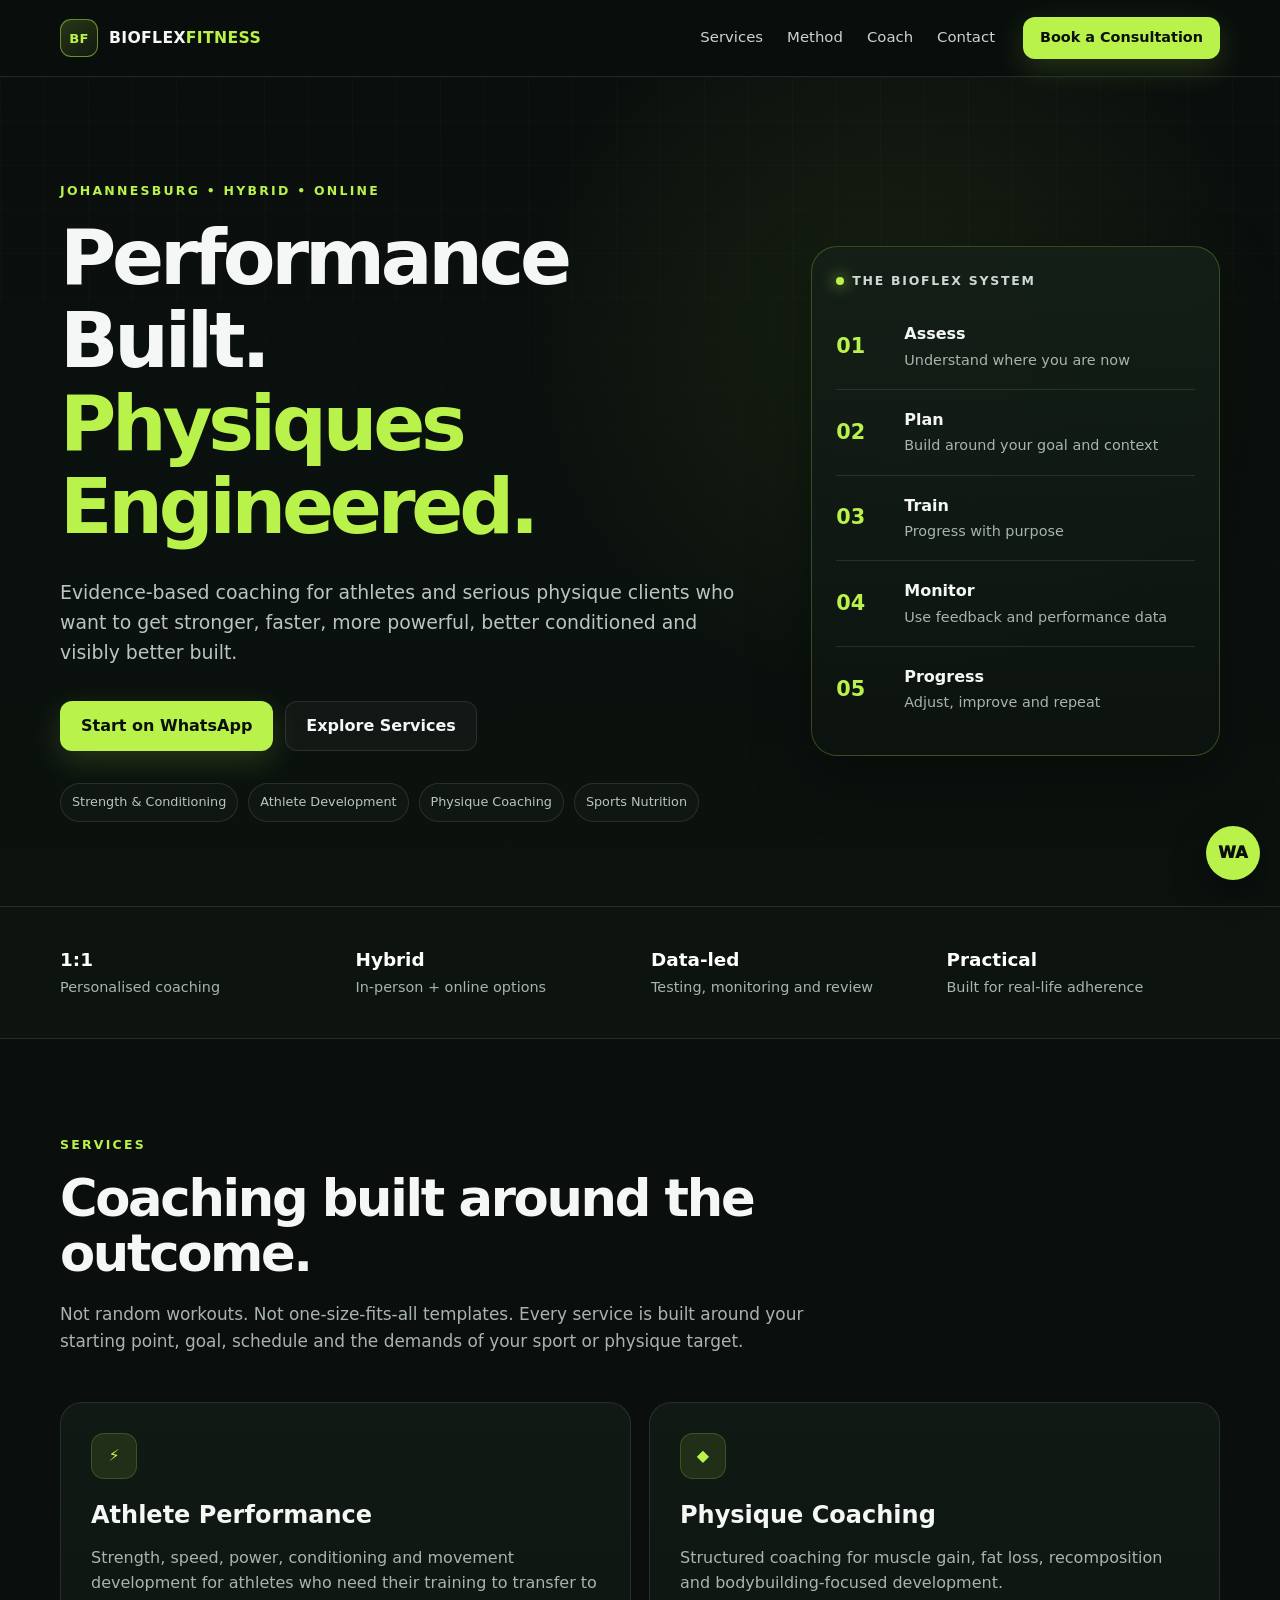
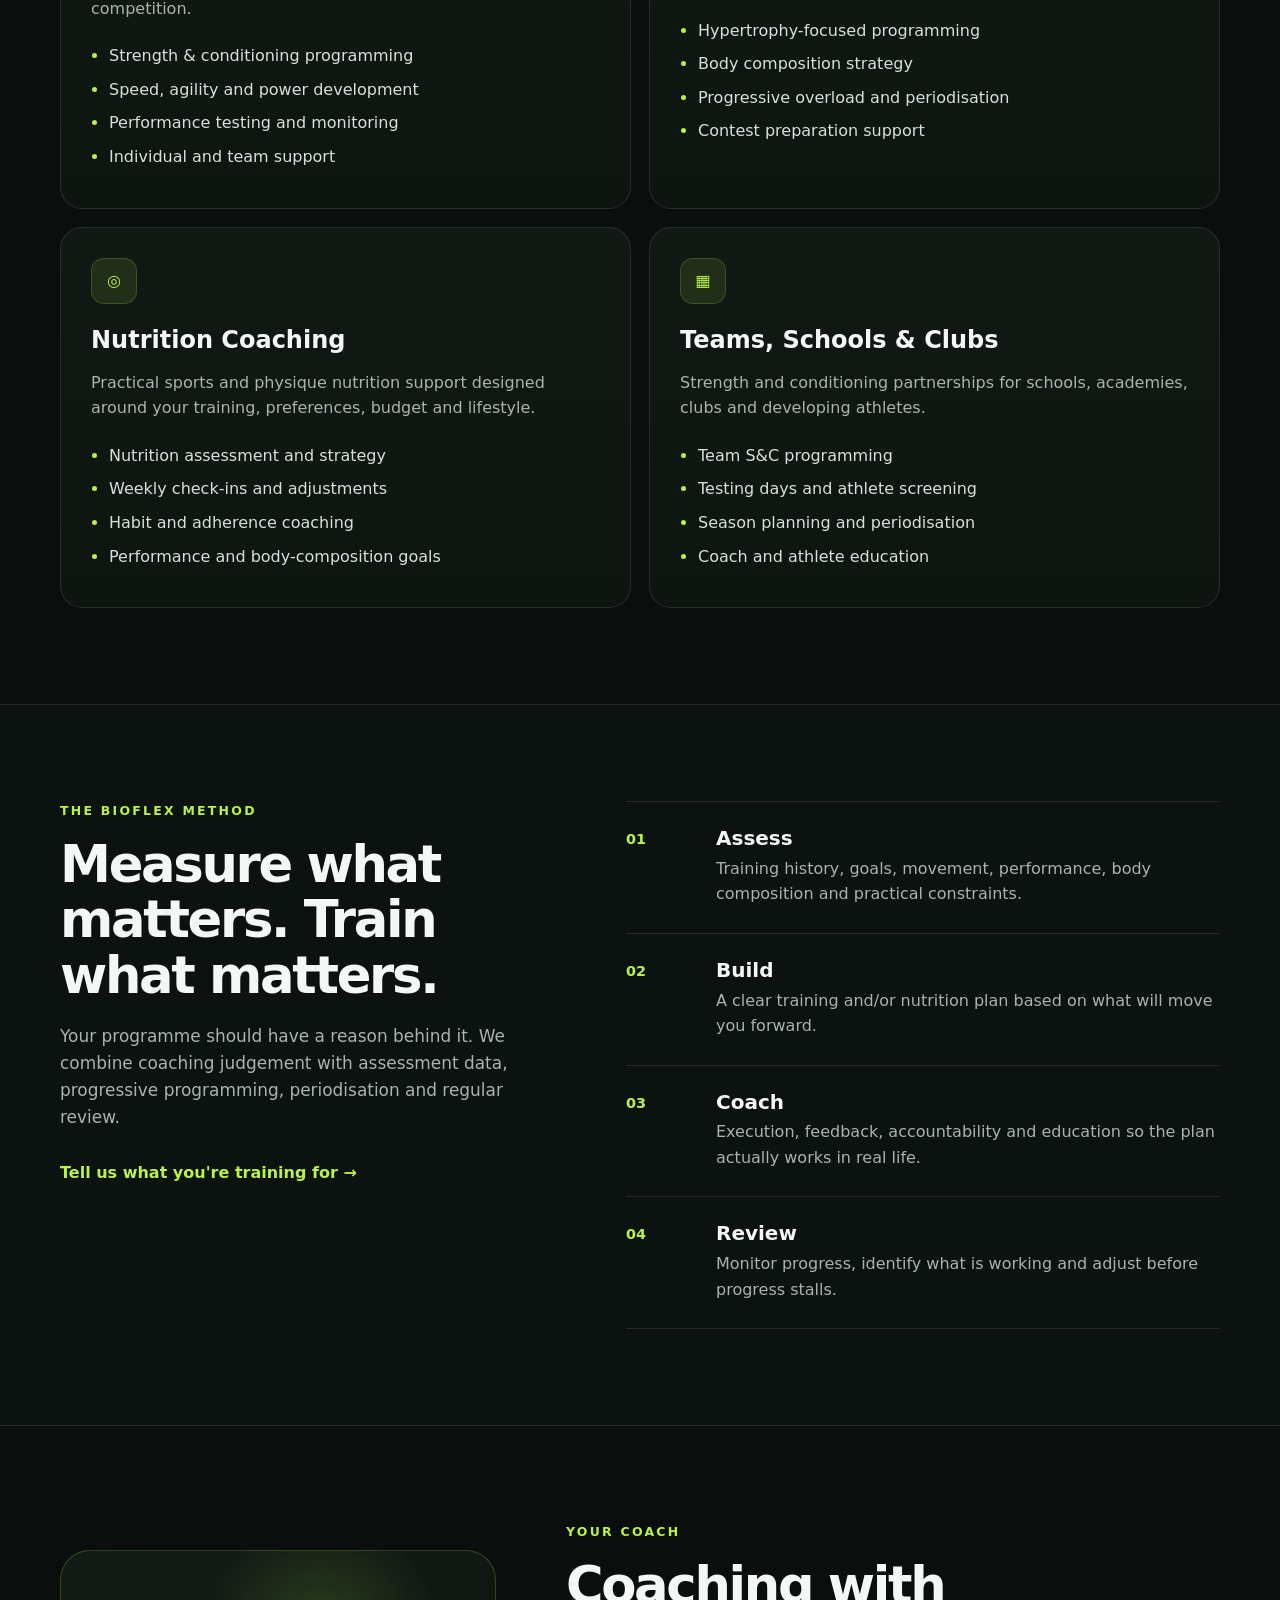
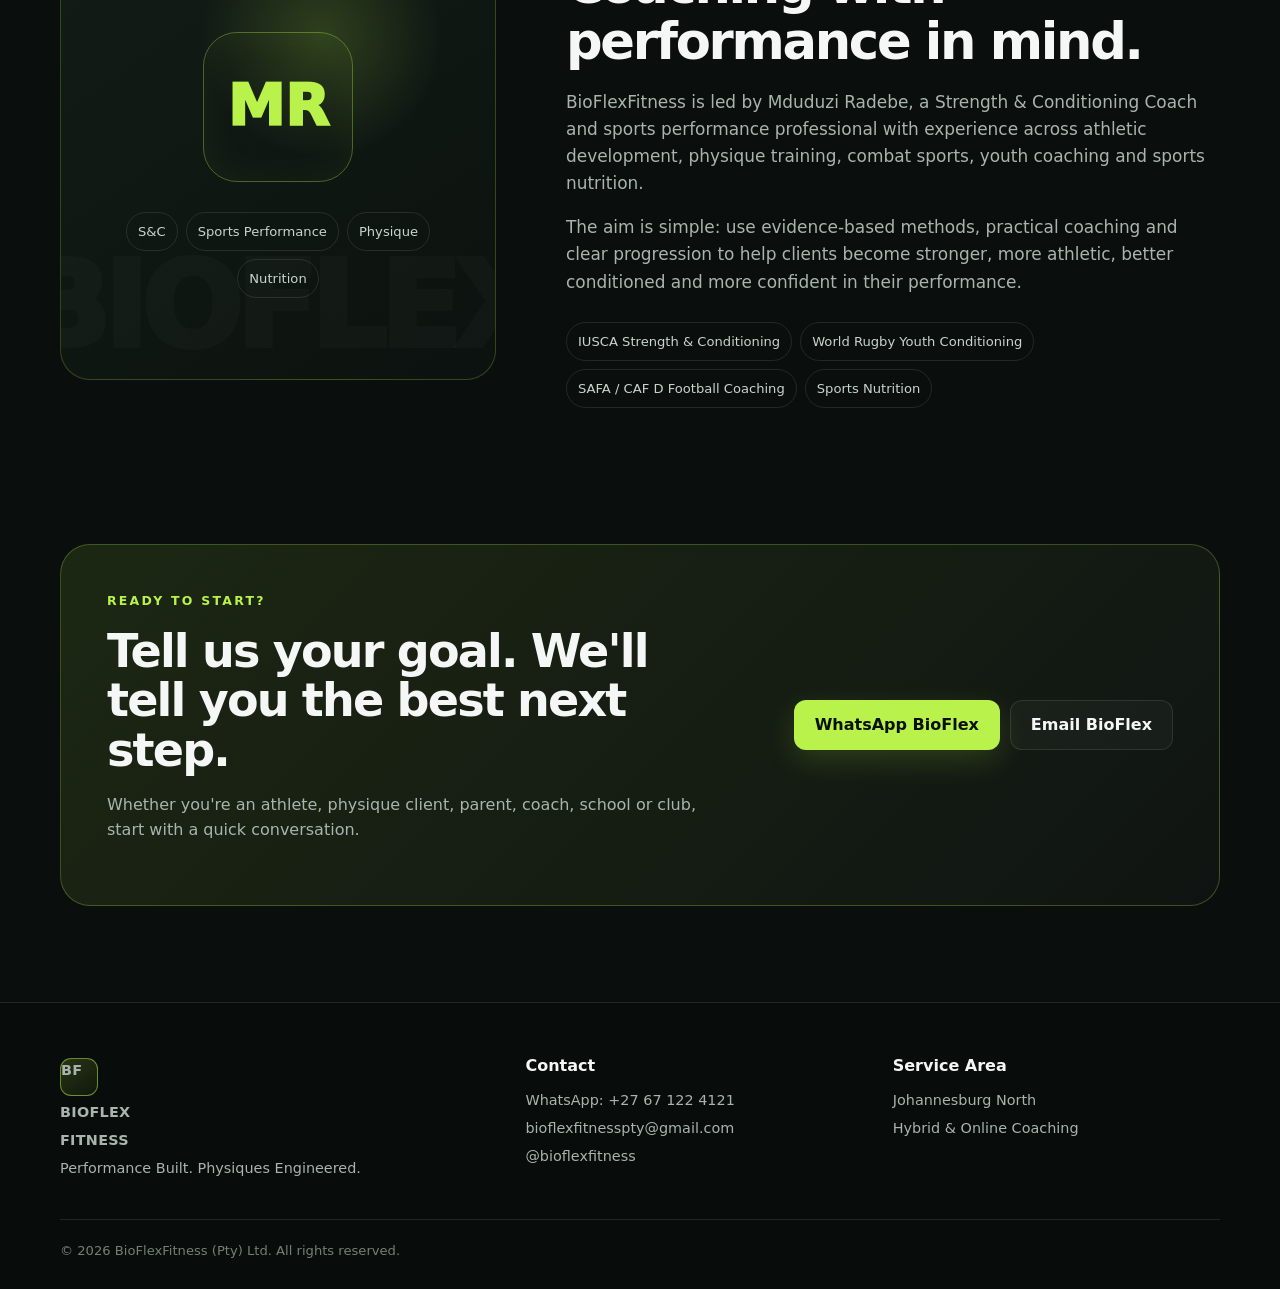
==== index.html @ 1666eb2d "Initial BioFlexFitness landing page" ====
<!doctype html>
<html lang="en">
<head>
  <meta charset="utf-8" />
  <meta name="viewport" content="width=device-width, initial-scale=1" />
  <meta name="theme-color" content="#0a0f0d" />
  <meta name="description" content="BioFlexFitness delivers evidence-based strength and conditioning, athlete development, physique coaching and sports nutrition in Johannesburg and online." />
  <meta name="robots" content="index,follow" />
  <meta property="og:title" content="BioFlexFitness | Performance Built. Physiques Engineered." />
  <meta property="og:description" content="Strength & Conditioning • Athlete Development • Physique Coaching • Sports Nutrition" />
  <meta property="og:type" content="website" />
  <title>BioFlexFitness | Performance Built. Physiques Engineered.</title>
  <link rel="icon" href="favicon.svg" type="image/svg+xml" />
  <link rel="stylesheet" href="styles.css" />
</head>
<body>
  <header class="site-header" id="top">
    <div class="container nav-wrap">
      <a class="brand" href="#top" aria-label="BioFlexFitness home">
        <span class="brand-mark">BF</span>
        <span class="brand-text">BIOFLEX<span>FITNESS</span></span>
      </a>
      <nav class="nav" aria-label="Primary navigation">
        <a href="#services">Services</a>
        <a href="#system">Method</a>
        <a href="#coach">Coach</a>
        <a href="#contact">Contact</a>
      </nav>
      <a class="btn btn-small btn-primary" href="https://wa.me/27671224121?text=Hi%20BioFlexFitness%2C%20I%27d%20like%20to%20book%20a%20consultation." target="_blank" rel="noopener">Book a Consultation</a>
      <button class="menu-toggle" aria-label="Open menu" aria-expanded="false">☰</button>
    </div>
  </header>

  <main>
    <section class="hero">
      <div class="hero-glow hero-glow-one"></div>
      <div class="hero-glow hero-glow-two"></div>
      <div class="container hero-grid">
        <div class="hero-copy reveal">
          <p class="eyebrow">JOHANNESBURG • HYBRID • ONLINE</p>
          <h1>Performance Built.<br><span>Physiques Engineered.</span></h1>
          <p class="hero-lead">Evidence-based coaching for athletes and serious physique clients who want to get stronger, faster, more powerful, better conditioned and visibly better built.</p>
          <div class="hero-actions">
            <a class="btn btn-primary" href="https://wa.me/27671224121?text=Hi%20BioFlexFitness%2C%20I%27d%20like%20to%20book%20a%20consultation." target="_blank" rel="noopener">Start on WhatsApp</a>
            <a class="btn btn-secondary" href="#services">Explore Services</a>
          </div>
          <div class="trust-row" aria-label="BioFlexFitness coaching pillars">
            <span>Strength & Conditioning</span>
            <span>Athlete Development</span>
            <span>Physique Coaching</span>
            <span>Sports Nutrition</span>
          </div>
        </div>

        <aside class="hero-card reveal delay-1" aria-label="BioFlexFitness coaching process">
          <div class="hero-card-top">
            <span class="status-dot"></span>
            <span>THE BIOFLEX SYSTEM</span>
          </div>
          <div class="metric"><strong>01</strong><div><b>Assess</b><span>Understand where you are now</span></div></div>
          <div class="metric"><strong>02</strong><div><b>Plan</b><span>Build around your goal and context</span></div></div>
          <div class="metric"><strong>03</strong><div><b>Train</b><span>Progress with purpose</span></div></div>
          <div class="metric"><strong>04</strong><div><b>Monitor</b><span>Use feedback and performance data</span></div></div>
          <div class="metric"><strong>05</strong><div><b>Progress</b><span>Adjust, improve and repeat</span></div></div>
        </aside>
      </div>
    </section>

    <section class="section strip">
      <div class="container stats-grid">
        <div><strong>1:1</strong><span>Personalised coaching</span></div>
        <div><strong>Hybrid</strong><span>In-person + online options</span></div>
        <div><strong>Data-led</strong><span>Testing, monitoring and review</span></div>
        <div><strong>Practical</strong><span>Built for real-life adherence</span></div>
      </div>
    </section>

    <section class="section" id="services">
      <div class="container">
        <div class="section-heading reveal">
          <p class="eyebrow">SERVICES</p>
          <h2>Coaching built around the outcome.</h2>
          <p>Not random workouts. Not one-size-fits-all templates. Every service is built around your starting point, goal, schedule and the demands of your sport or physique target.</p>
        </div>

        <div class="cards-grid">
          <article class="service-card reveal">
            <div class="icon">⚡</div>
            <h3>Athlete Performance</h3>
            <p>Strength, speed, power, conditioning and movement development for athletes who need their training to transfer to competition.</p>
            <ul>
              <li>Strength & conditioning programming</li>
              <li>Speed, agility and power development</li>
              <li>Performance testing and monitoring</li>
              <li>Individual and team support</li>
            </ul>
          </article>

          <article class="service-card reveal delay-1">
            <div class="icon">◆</div>
            <h3>Physique Coaching</h3>
            <p>Structured coaching for muscle gain, fat loss, recomposition and bodybuilding-focused development.</p>
            <ul>
              <li>Hypertrophy-focused programming</li>
              <li>Body composition strategy</li>
              <li>Progressive overload and periodisation</li>
              <li>Contest preparation support</li>
            </ul>
          </article>

          <article class="service-card reveal delay-2">
            <div class="icon">◎</div>
            <h3>Nutrition Coaching</h3>
            <p>Practical sports and physique nutrition support designed around your training, preferences, budget and lifestyle.</p>
            <ul>
              <li>Nutrition assessment and strategy</li>
              <li>Weekly check-ins and adjustments</li>
              <li>Habit and adherence coaching</li>
              <li>Performance and body-composition goals</li>
            </ul>
          </article>

          <article class="service-card reveal delay-3">
            <div class="icon">▦</div>
            <h3>Teams, Schools & Clubs</h3>
            <p>Strength and conditioning partnerships for schools, academies, clubs and developing athletes.</p>
            <ul>
              <li>Team S&C programming</li>
              <li>Testing days and athlete screening</li>
              <li>Season planning and periodisation</li>
              <li>Coach and athlete education</li>
            </ul>
          </article>
        </div>
      </div>
    </section>

    <section class="section section-dark" id="system">
      <div class="container system-grid">
        <div class="section-heading reveal">
          <p class="eyebrow">THE BIOFLEX METHOD</p>
          <h2>Measure what matters. Train what matters.</h2>
          <p>Your programme should have a reason behind it. We combine coaching judgement with assessment data, progressive programming, periodisation and regular review.</p>
          <a class="text-link" href="#contact">Tell us what you're training for →</a>
        </div>
        <div class="process reveal delay-1">
          <div class="process-item"><span>01</span><div><h3>Assess</h3><p>Training history, goals, movement, performance, body composition and practical constraints.</p></div></div>
          <div class="process-item"><span>02</span><div><h3>Build</h3><p>A clear training and/or nutrition plan based on what will move you forward.</p></div></div>
          <div class="process-item"><span>03</span><div><h3>Coach</h3><p>Execution, feedback, accountability and education so the plan actually works in real life.</p></div></div>
          <div class="process-item"><span>04</span><div><h3>Review</h3><p>Monitor progress, identify what is working and adjust before progress stalls.</p></div></div>
        </div>
      </div>
    </section>

    <section class="section" id="coach">
      <div class="container coach-grid">
        <div class="coach-panel reveal">
          <div class="coach-monogram">MR</div>
          <div class="coach-tags">
            <span>S&C</span><span>Sports Performance</span><span>Physique</span><span>Nutrition</span>
          </div>
        </div>
        <div class="section-heading reveal delay-1">
          <p class="eyebrow">YOUR COACH</p>
          <h2>Coaching with performance in mind.</h2>
          <p>BioFlexFitness is led by Mduduzi Radebe, a Strength & Conditioning Coach and sports performance professional with experience across athletic development, physique training, combat sports, youth coaching and sports nutrition.</p>
          <p>The aim is simple: use evidence-based methods, practical coaching and clear progression to help clients become stronger, more athletic, better conditioned and more confident in their performance.</p>
          <div class="credential-list">
            <span>IUSCA Strength & Conditioning</span>
            <span>World Rugby Youth Conditioning</span>
            <span>SAFA / CAF D Football Coaching</span>
            <span>Sports Nutrition</span>
          </div>
        </div>
      </div>
    </section>

    <section class="section cta-section" id="contact">
      <div class="container cta-card reveal">
        <div>
          <p class="eyebrow">READY TO START?</p>
          <h2>Tell us your goal. We'll tell you the best next step.</h2>
          <p>Whether you're an athlete, physique client, parent, coach, school or club, start with a quick conversation.</p>
        </div>
        <div class="cta-actions">
          <a class="btn btn-primary" href="https://wa.me/27671224121?text=Hi%20BioFlexFitness%2C%20I%27m%20interested%20in%20coaching.%20My%20main%20goal%20is%3A%20" target="_blank" rel="noopener">WhatsApp BioFlex</a>
          <a class="btn btn-secondary" href="mailto:bioflexfitnesspty@gmail.com?subject=BioFlexFitness%20Coaching%20Enquiry">Email BioFlex</a>
        </div>
      </div>
    </section>
  </main>

  <footer>
    <div class="container footer-grid">
      <div>
        <a class="brand footer-brand" href="#top"><span class="brand-mark">BF</span><span class="brand-text">BIOFLEX<span>FITNESS</span></span></a>
        <p>Performance Built. Physiques Engineered.</p>
      </div>
      <div>
        <strong>Contact</strong>
        <a href="https://wa.me/27671224121" target="_blank" rel="noopener">WhatsApp: +27 67 122 4121</a>
        <a href="mailto:bioflexfitnesspty@gmail.com">bioflexfitnesspty@gmail.com</a>
        <a href="https://instagram.com/bioflexfitness" target="_blank" rel="noopener">@bioflexfitness</a>
      </div>
      <div>
        <strong>Service Area</strong>
        <span>Johannesburg North</span>
        <span>Hybrid & Online Coaching</span>
      </div>
    </div>
    <div class="container copyright">© <span id="year"></span> BioFlexFitness (Pty) Ltd. All rights reserved.</div>
  </footer>

  <a class="floating-whatsapp" href="https://wa.me/27671224121?text=Hi%20BioFlexFitness%2C%20I%27d%20like%20to%20know%20more." target="_blank" rel="noopener" aria-label="Chat on WhatsApp">WA</a>
  <script src="script.js"></script>
</body>
</html>
---- styles.css ----
:root{
  --bg:#0a0f0d;
  --bg-2:#101713;
  --panel:#121b16;
  --text:#f4f7f5;
  --muted:#a8b4ad;
  --line:rgba(255,255,255,.10);
  --accent:#b8f24a;
  --accent-2:#d6ff8a;
  --shadow:0 20px 60px rgba(0,0,0,.35);
  --radius:22px;
}
*{box-sizing:border-box}
html{scroll-behavior:smooth}
body{margin:0;background:var(--bg);color:var(--text);font-family:Inter,ui-sans-serif,system-ui,-apple-system,BlinkMacSystemFont,"Segoe UI",sans-serif;line-height:1.6;-webkit-font-smoothing:antialiased}
a{color:inherit;text-decoration:none}
.container{width:min(1160px,calc(100% - 40px));margin:auto}
.site-header{position:sticky;top:0;z-index:50;background:rgba(10,15,13,.82);backdrop-filter:blur(14px);border-bottom:1px solid var(--line)}
.nav-wrap{height:76px;display:flex;align-items:center;gap:28px}
.brand{display:flex;align-items:center;gap:11px;font-weight:900;letter-spacing:.02em;white-space:nowrap}
.brand-mark{width:38px;height:38px;border:1px solid rgba(184,242,74,.5);background:linear-gradient(145deg,rgba(184,242,74,.18),rgba(184,242,74,.05));display:grid;place-items:center;border-radius:11px;color:var(--accent);font-size:.82rem}
.brand-text{font-size:.98rem}.brand-text span{color:var(--accent)}
.nav{display:flex;gap:24px;margin-left:auto}.nav a{color:#cbd5cf;font-size:.93rem}.nav a:hover{color:white}
.btn{display:inline-flex;align-items:center;justify-content:center;min-height:50px;padding:0 20px;border-radius:12px;font-weight:800;border:1px solid transparent;transition:.22s ease}
.btn-small{min-height:42px;padding:0 16px;font-size:.9rem}
.btn-primary{background:var(--accent);color:#0b100d;box-shadow:0 10px 30px rgba(184,242,74,.16)}
.btn-primary:hover{transform:translateY(-2px);background:var(--accent-2)}
.btn-secondary{border-color:var(--line);background:rgba(255,255,255,.03)}.btn-secondary:hover{border-color:rgba(184,242,74,.5);background:rgba(184,242,74,.05)}
.menu-toggle{display:none;margin-left:auto;background:transparent;border:1px solid var(--line);color:white;border-radius:10px;padding:9px 11px;font-size:1.1rem}
.hero{position:relative;overflow:hidden;padding:104px 0 84px;background:radial-gradient(circle at 70% 30%,rgba(184,242,74,.08),transparent 35%),linear-gradient(180deg,#0a0f0d 0%,#0b120e 100%)}
.hero:before{content:"";position:absolute;inset:0;background-image:linear-gradient(rgba(255,255,255,.018) 1px,transparent 1px),linear-gradient(90deg,rgba(255,255,255,.018) 1px,transparent 1px);background-size:44px 44px;mask-image:linear-gradient(to bottom,#000,transparent 90%)}
.hero-grid{position:relative;display:grid;grid-template-columns:1.25fr .75fr;gap:70px;align-items:center}
.eyebrow{color:var(--accent);font-size:.78rem;font-weight:900;letter-spacing:.18em;margin:0 0 16px;text-transform:uppercase}
h1,h2,h3{line-height:1.08;margin:0}h1{font-size:clamp(3rem,6vw,6.2rem);letter-spacing:-.055em;max-width:900px}h1 span{color:var(--accent)}
.hero-lead{font-size:1.18rem;max-width:680px;color:#bac5bf;margin:28px 0 34px}
.hero-actions{display:flex;gap:12px;flex-wrap:wrap}.trust-row{display:flex;gap:10px;flex-wrap:wrap;margin-top:32px}.trust-row span{font-size:.8rem;color:#b9c5be;padding:8px 11px;border:1px solid var(--line);border-radius:999px;background:rgba(255,255,255,.025)}
.hero-card{background:linear-gradient(180deg,rgba(20,31,24,.95),rgba(13,20,16,.95));border:1px solid rgba(184,242,74,.24);border-radius:26px;padding:24px;box-shadow:var(--shadow)}
.hero-card-top{display:flex;align-items:center;gap:8px;color:#cfd9d3;font-size:.78rem;letter-spacing:.14em;font-weight:800;margin-bottom:13px}.status-dot{width:8px;height:8px;border-radius:50%;background:var(--accent);box-shadow:0 0 15px var(--accent)}
.metric{display:grid;grid-template-columns:54px 1fr;gap:14px;align-items:center;padding:17px 0;border-bottom:1px solid var(--line)}.metric:last-child{border-bottom:0}.metric strong{font-size:1.3rem;color:var(--accent)}.metric b{display:block;font-size:1rem}.metric span{display:block;color:var(--muted);font-size:.9rem;margin-top:2px}
.section{padding:96px 0}.strip{padding:28px 0;border-top:1px solid var(--line);border-bottom:1px solid var(--line);background:#0d1410}.stats-grid{display:grid;grid-template-columns:repeat(4,1fr);gap:22px}.stats-grid div{padding:10px 0}.stats-grid strong{display:block;font-size:1.15rem;color:white}.stats-grid span{color:var(--muted);font-size:.9rem}
.section-heading{max-width:760px}.section-heading h2{font-size:clamp(2.2rem,4vw,4.25rem);letter-spacing:-.045em;margin-bottom:20px}.section-heading>p:not(.eyebrow){color:var(--muted);font-size:1.06rem}
.cards-grid{display:grid;grid-template-columns:repeat(2,1fr);gap:18px;margin-top:46px}.service-card{background:linear-gradient(180deg,#111914,#0e1511);border:1px solid var(--line);border-radius:var(--radius);padding:30px;transition:.25s ease}.service-card:hover{transform:translateY(-4px);border-color:rgba(184,242,74,.3)}.service-card .icon{width:46px;height:46px;border-radius:13px;display:grid;place-items:center;background:rgba(184,242,74,.10);border:1px solid rgba(184,242,74,.18);color:var(--accent);font-weight:900;margin-bottom:24px}.service-card h3{font-size:1.5rem;margin-bottom:12px}.service-card p{color:var(--muted)}.service-card ul{padding-left:18px;margin:22px 0 0;color:#d8e0db}.service-card li{margin:8px 0}.service-card li::marker{color:var(--accent)}
.section-dark{background:#0c120f;border-top:1px solid var(--line);border-bottom:1px solid var(--line)}.system-grid{display:grid;grid-template-columns:.9fr 1.1fr;gap:80px;align-items:start}.text-link{display:inline-block;color:var(--accent);font-weight:800;margin-top:12px}.process{border-top:1px solid var(--line)}.process-item{display:grid;grid-template-columns:70px 1fr;gap:20px;padding:26px 0;border-bottom:1px solid var(--line)}.process-item>span{color:var(--accent);font-weight:900;font-size:.9rem}.process-item h3{font-size:1.25rem;margin-bottom:6px}.process-item p{color:var(--muted);margin:0}
.coach-grid{display:grid;grid-template-columns:.8fr 1.2fr;gap:70px;align-items:center}.coach-panel{min-height:430px;border-radius:30px;border:1px solid rgba(184,242,74,.22);background:radial-gradient(circle at 60% 20%,rgba(184,242,74,.18),transparent 28%),linear-gradient(145deg,#121c16,#0c120f);display:flex;flex-direction:column;align-items:center;justify-content:center;position:relative;overflow:hidden}.coach-panel:after{content:"BIOFLEX";position:absolute;bottom:-24px;font-size:7.5rem;font-weight:1000;letter-spacing:-.06em;color:rgba(255,255,255,.025)}.coach-monogram{width:150px;height:150px;border-radius:34px;border:1px solid rgba(184,242,74,.35);display:grid;place-items:center;color:var(--accent);font-size:3.6rem;font-weight:1000;box-shadow:inset 0 0 40px rgba(184,242,74,.06)}.coach-tags{display:flex;gap:8px;flex-wrap:wrap;justify-content:center;margin-top:30px;padding:0 30px}.coach-tags span,.credential-list span{font-size:.82rem;border:1px solid var(--line);border-radius:999px;padding:8px 11px;color:#c9d4ce}.credential-list{display:flex;gap:8px;flex-wrap:wrap;margin-top:26px}
.cta-section{padding-top:40px}.cta-card{background:linear-gradient(135deg,rgba(184,242,74,.11),rgba(255,255,255,.025));border:1px solid rgba(184,242,74,.25);border-radius:30px;padding:46px;display:grid;grid-template-columns:1.2fr .8fr;gap:40px;align-items:center}.cta-card h2{font-size:clamp(2rem,3.6vw,3.8rem);letter-spacing:-.04em}.cta-card p:not(.eyebrow){color:var(--muted);max-width:700px}.cta-actions{display:flex;gap:10px;justify-content:flex-end;flex-wrap:wrap}
footer{border-top:1px solid var(--line);padding:50px 0 28px;background:#080c0a}.footer-grid{display:grid;grid-template-columns:1.3fr 1fr 1fr;gap:40px}.footer-brand{margin-bottom:12px}.footer-grid p,.footer-grid span,.footer-grid a{display:block;color:var(--muted);font-size:.9rem;margin:5px 0}.footer-grid strong{display:block;margin-bottom:10px}.footer-grid a:hover{color:white}.copyright{border-top:1px solid var(--line);margin-top:34px;padding-top:20px;color:#738078;font-size:.82rem}
.floating-whatsapp{position:fixed;right:20px;bottom:20px;width:54px;height:54px;border-radius:50%;display:grid;place-items:center;background:var(--accent);color:#0a0f0d;font-weight:1000;box-shadow:0 12px 35px rgba(0,0,0,.45);z-index:40}
.reveal{opacity:0;transform:translateY(16px);transition:opacity .65s ease,transform .65s ease}.reveal.visible{opacity:1;transform:none}.delay-1{transition-delay:.08s}.delay-2{transition-delay:.14s}.delay-3{transition-delay:.20s}
@media(max-width:900px){.nav,.nav-wrap>.btn-small{display:none}.menu-toggle{display:block}.nav.open{display:flex;position:absolute;top:76px;left:20px;right:20px;background:#101713;border:1px solid var(--line);border-radius:16px;padding:16px;flex-direction:column}.hero{padding-top:72px}.hero-grid,.system-grid,.coach-grid,.cta-card{grid-template-columns:1fr}.hero-grid,.system-grid,.coach-grid{gap:42px}.stats-grid{grid-template-columns:repeat(2,1fr)}.cta-actions{justify-content:flex-start}.footer-grid{grid-template-columns:1fr 1fr}.hero-card{max-width:620px}.section{padding:76px 0}}
@media(max-width:620px){.container{width:min(100% - 28px,1160px)}.nav-wrap{height:68px}.nav.open{top:68px}.hero{padding:58px 0 64px}h1{font-size:clamp(2.65rem,13vw,4.2rem)}.hero-lead{font-size:1.02rem}.hero-actions .btn{width:100%}.stats-grid,.cards-grid,.footer-grid{grid-template-columns:1fr}.stats-grid{gap:6px}.service-card{padding:24px}.section{padding:64px 0}.cta-card{padding:28px}.cta-actions .btn{width:100%}.coach-panel{min-height:330px}.process-item{grid-template-columns:50px 1fr}.floating-whatsapp{width:50px;height:50px;right:14px;bottom:14px}}
@media(prefers-reduced-motion:reduce){*{scroll-behavior:auto!important}.reveal{opacity:1;transform:none;transition:none}}
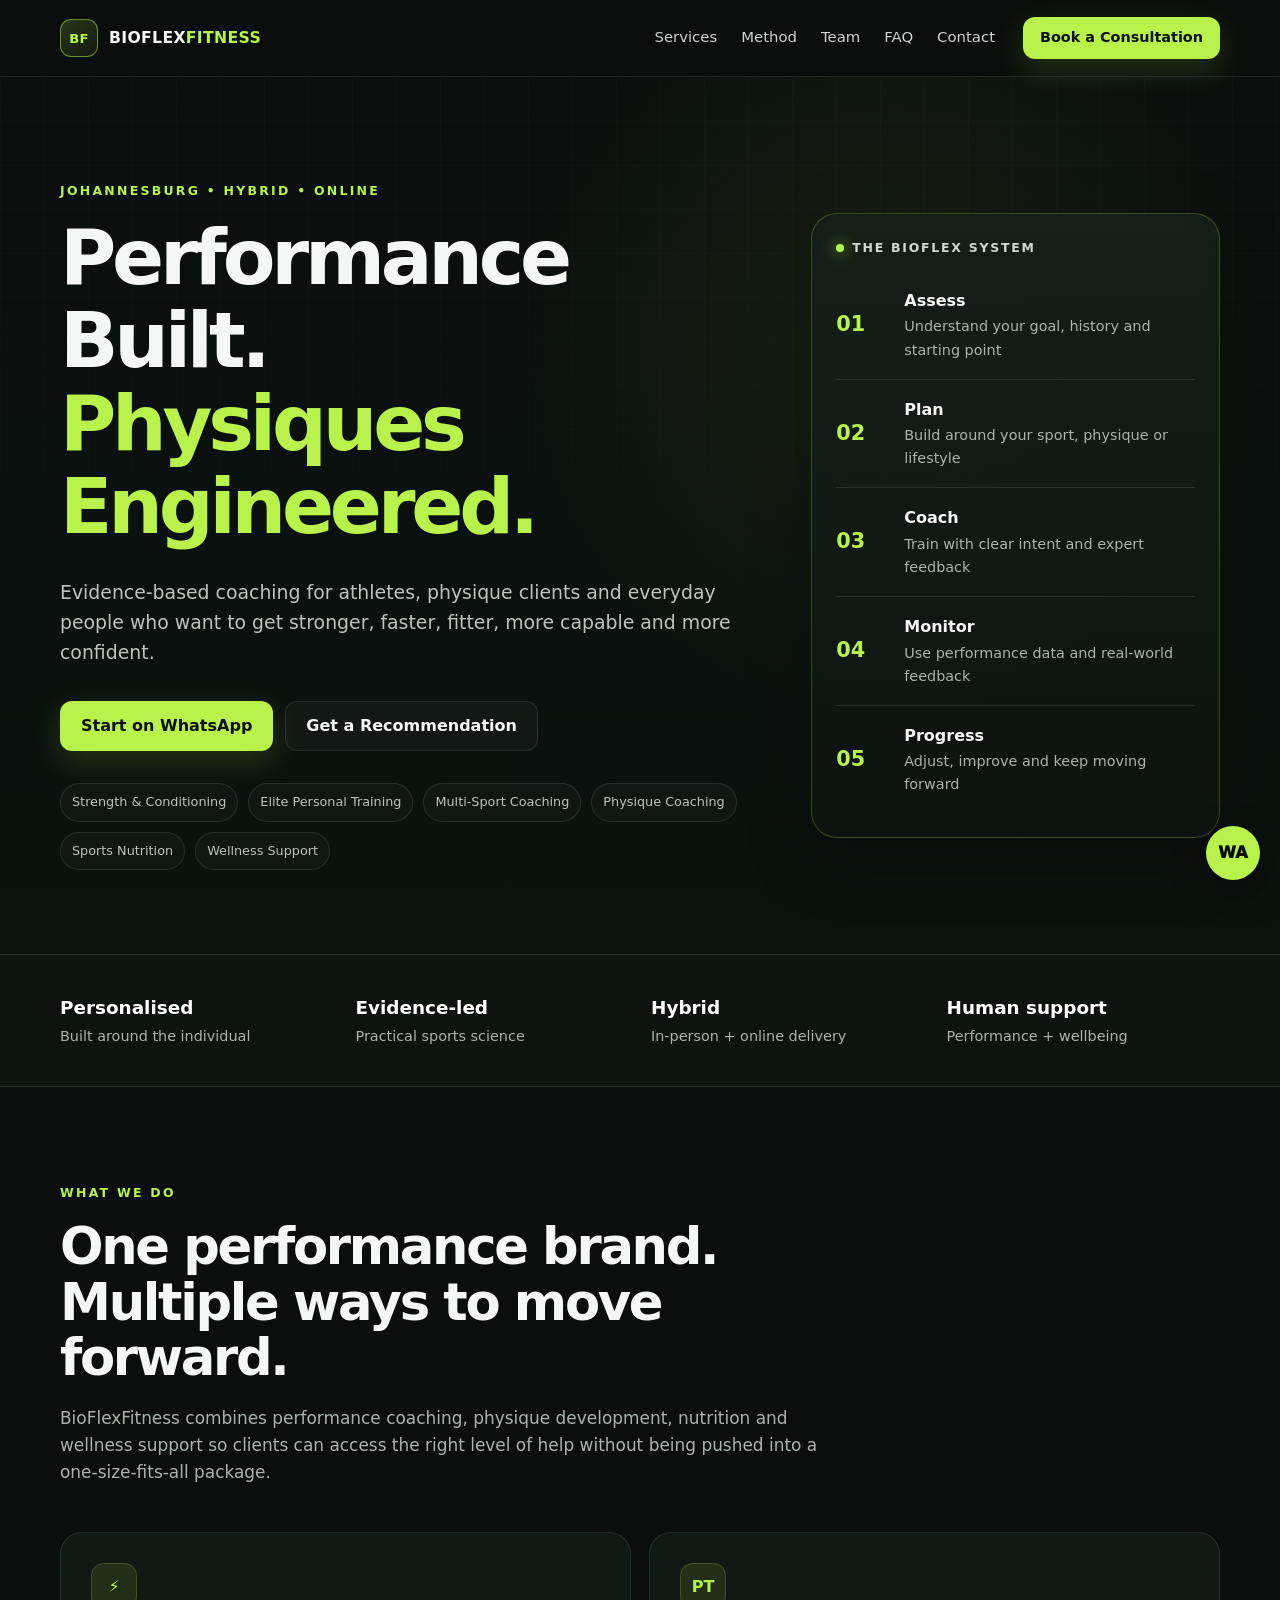
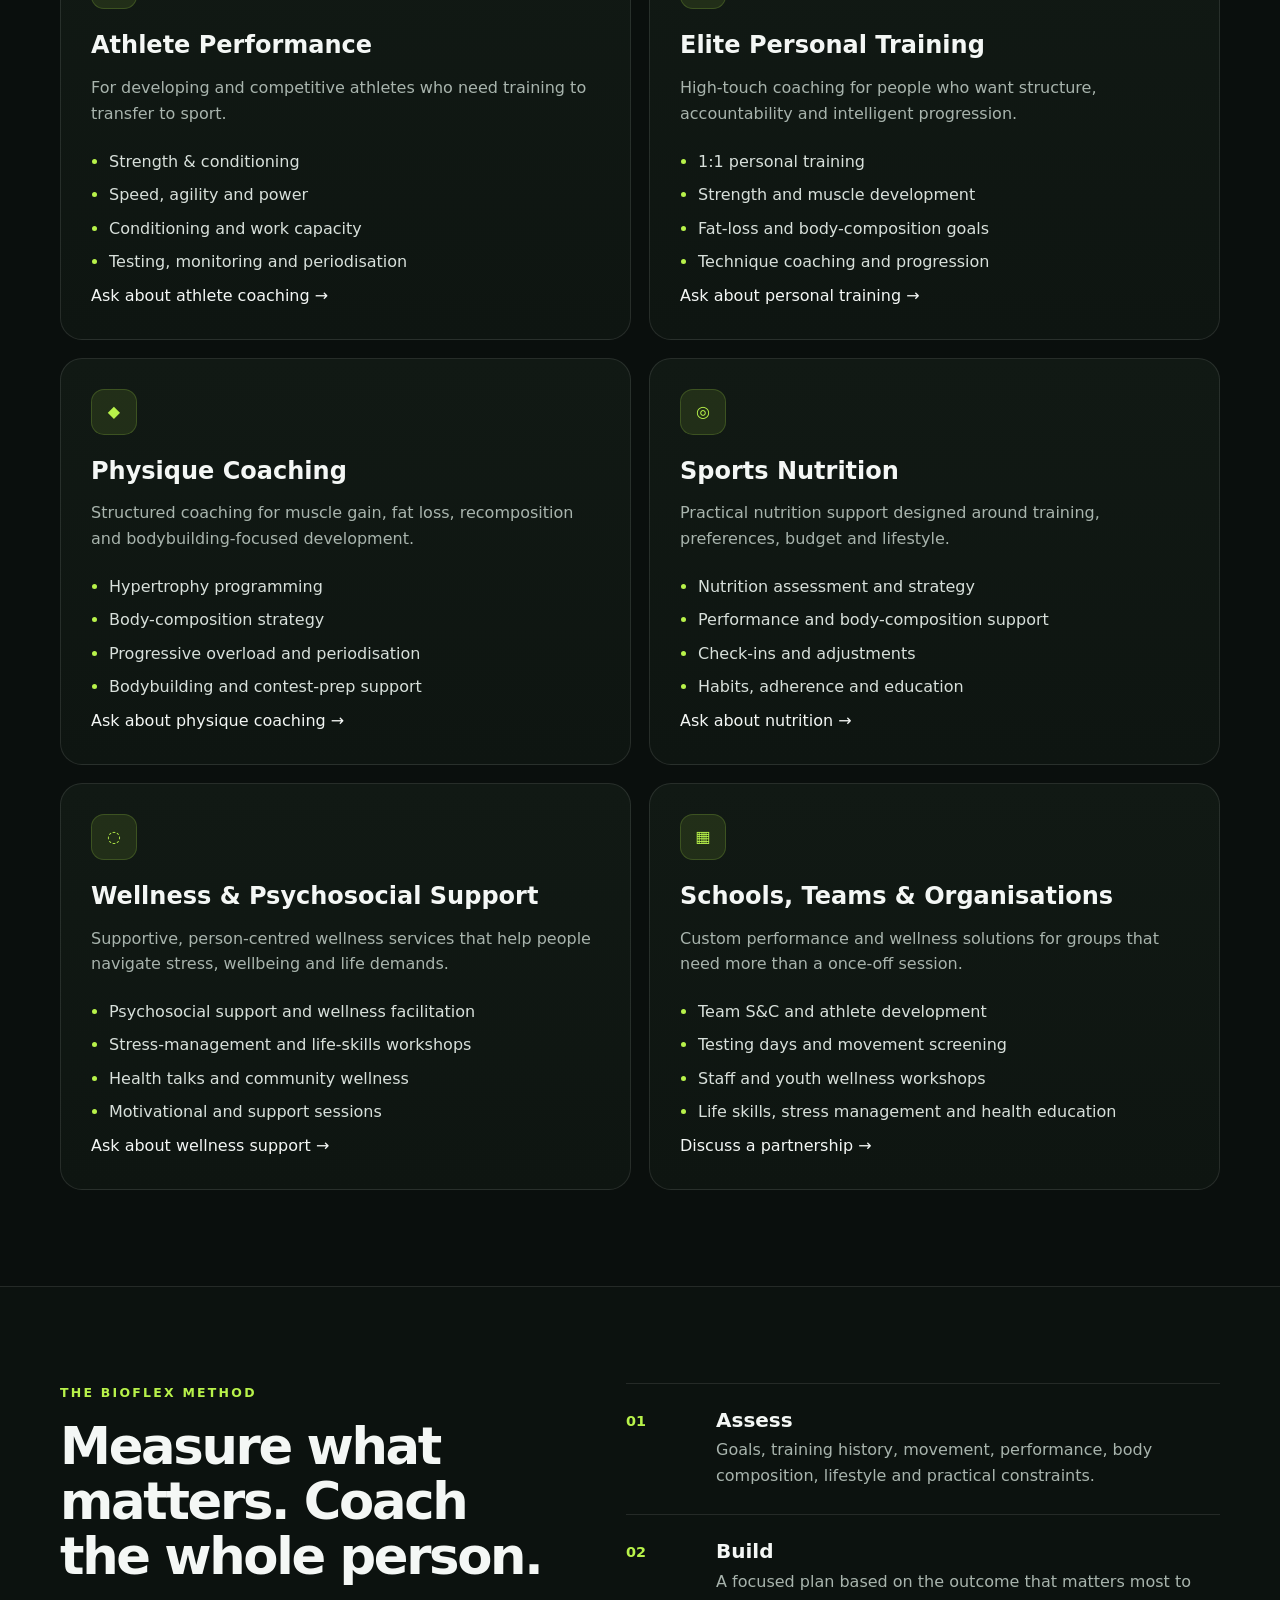
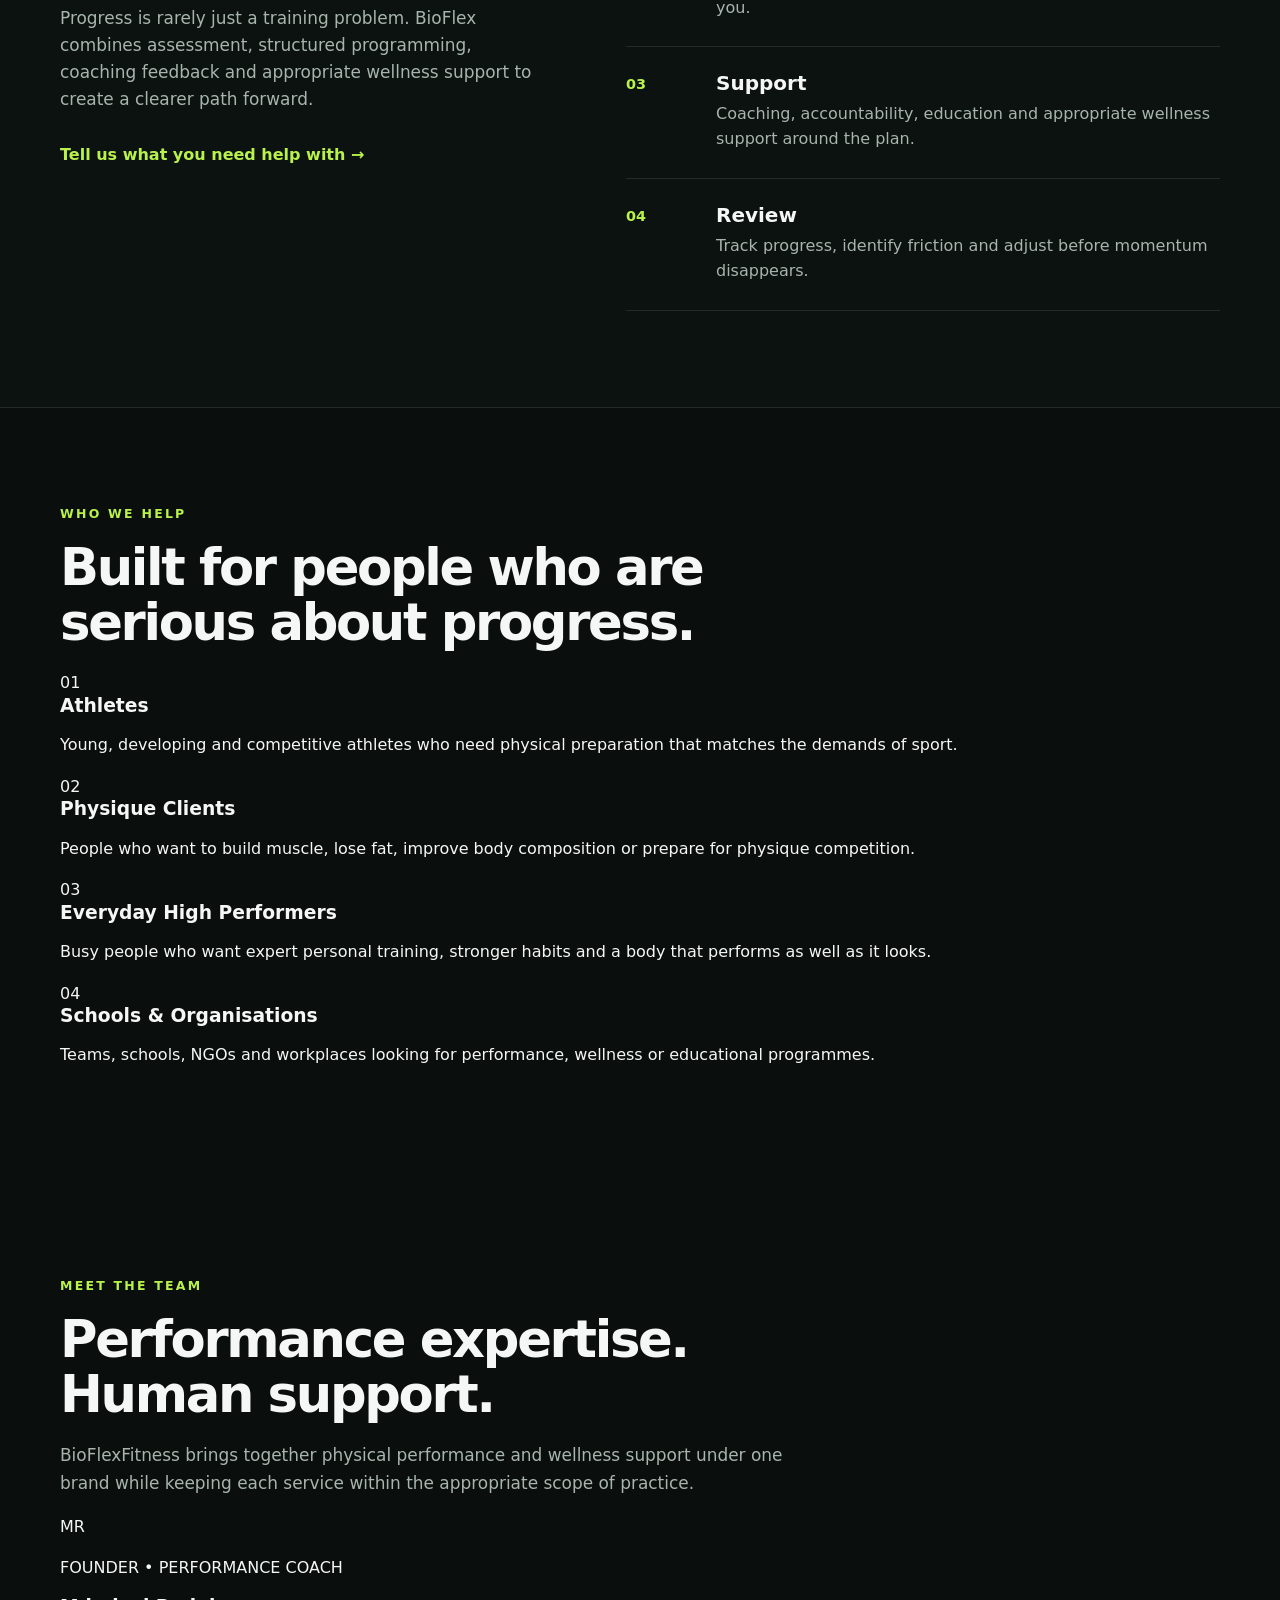
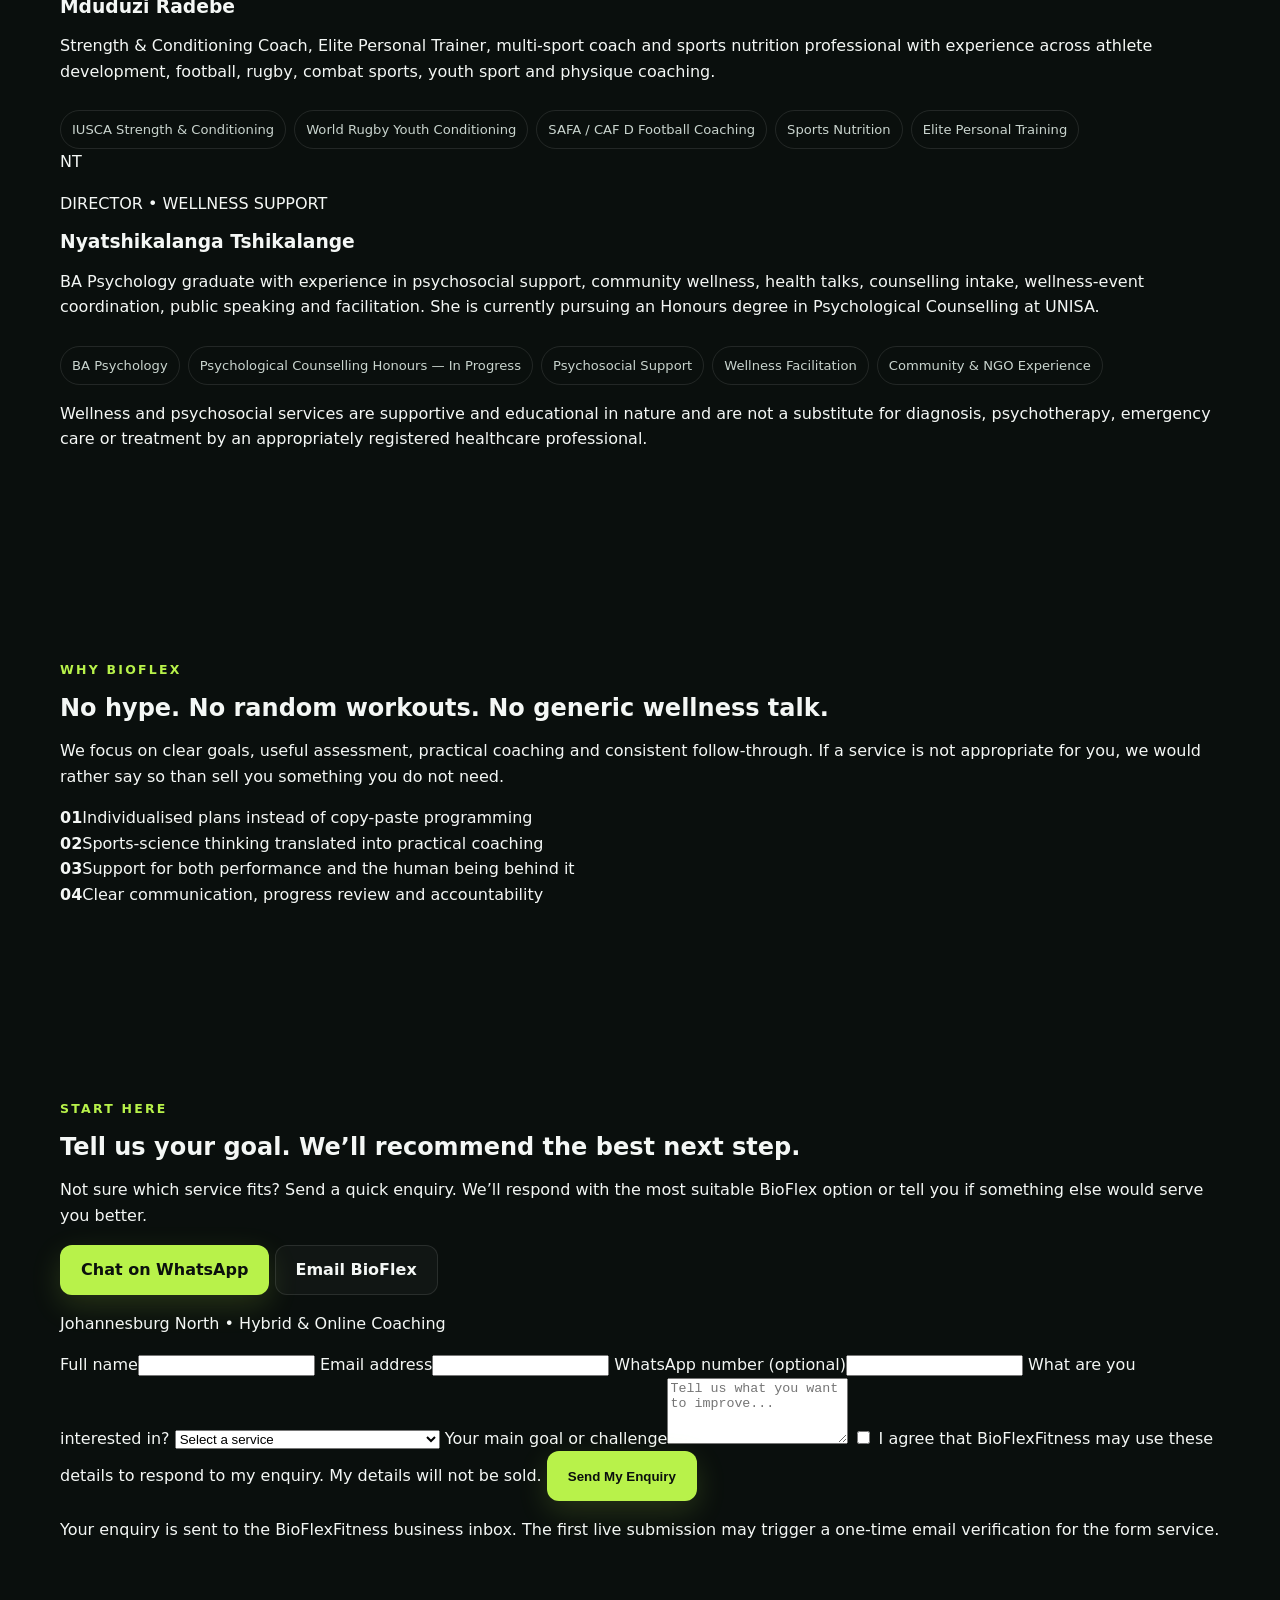
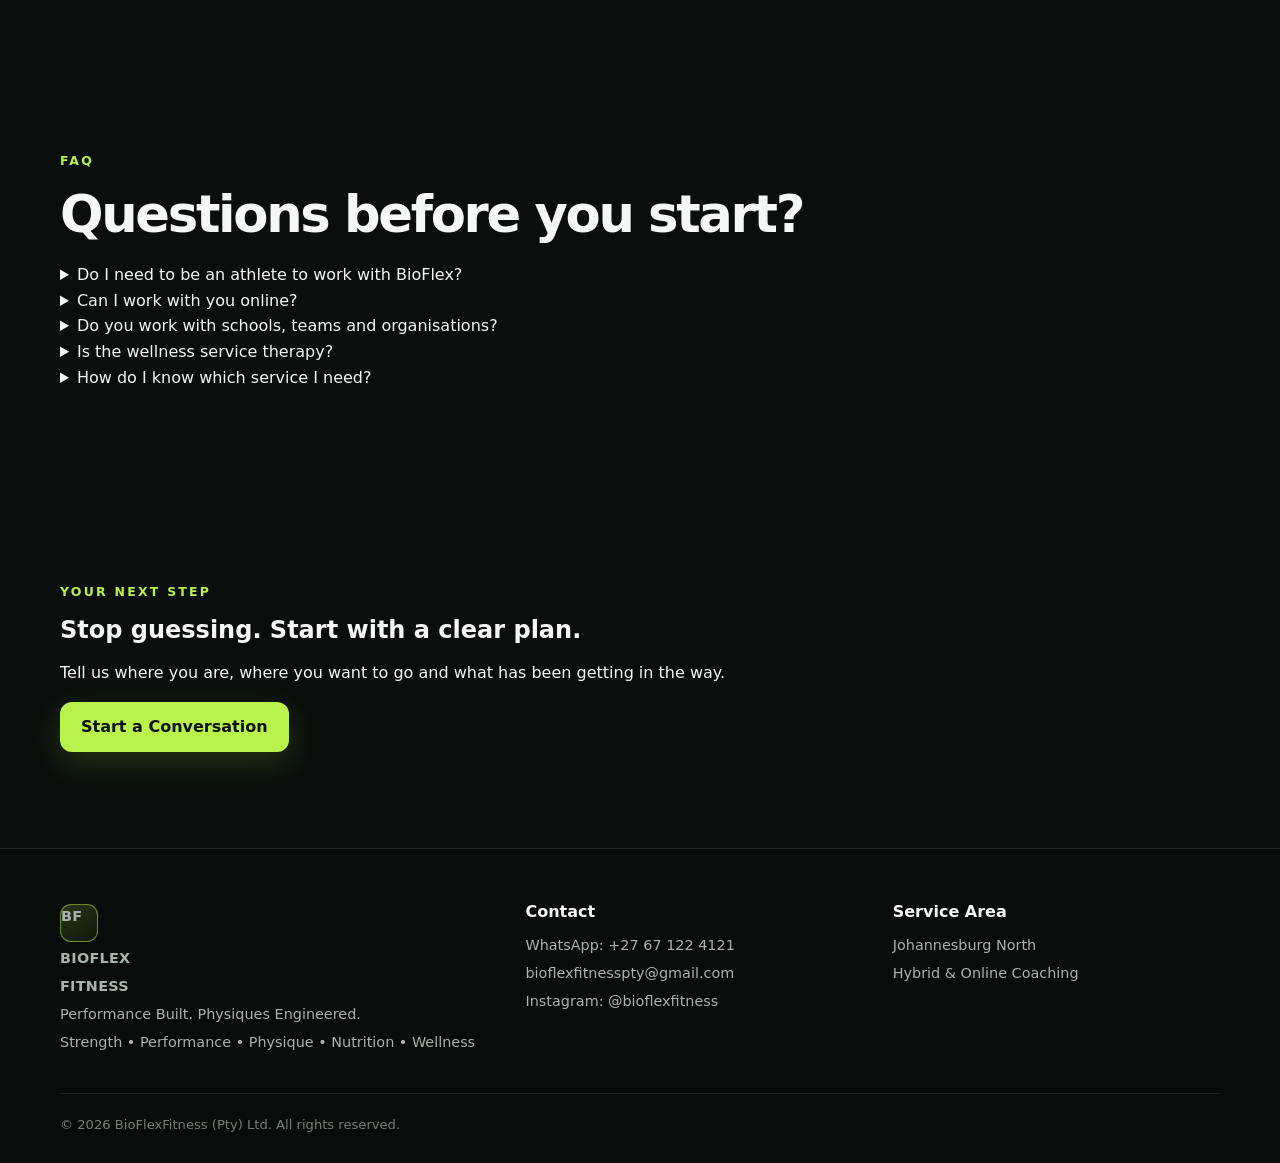
==== commit fd9b867f: "Upgrade BioFlex landing page with team, lead capture and conversion flow" ====
--- a/index.html
+++ b/index.html
@@ -4,11 +4,12 @@
   <meta charset="utf-8" />
   <meta name="viewport" content="width=device-width, initial-scale=1" />
   <meta name="theme-color" content="#0a0f0d" />
-  <meta name="description" content="BioFlexFitness delivers evidence-based strength and conditioning, athlete development, physique coaching and sports nutrition in Johannesburg and online." />
+  <meta name="description" content="BioFlexFitness provides evidence-based strength and conditioning, elite personal training, athlete development, physique coaching, sports nutrition and wellness support in Johannesburg and online." />
   <meta name="robots" content="index,follow" />
   <meta property="og:title" content="BioFlexFitness | Performance Built. Physiques Engineered." />
-  <meta property="og:description" content="Strength & Conditioning • Athlete Development • Physique Coaching • Sports Nutrition" />
+  <meta property="og:description" content="Strength & Conditioning • Elite Personal Training • Athlete Development • Physique Coaching • Sports Nutrition • Wellness Support" />
   <meta property="og:type" content="website" />
+  <meta property="og:url" content="https://bioflexfitness-landing.pages.dev/" />
   <title>BioFlexFitness | Performance Built. Physiques Engineered.</title>
   <link rel="icon" href="favicon.svg" type="image/svg+xml" />
   <link rel="stylesheet" href="styles.css" />
@@ -22,8 +23,9 @@
       </a>
       <nav class="nav" aria-label="Primary navigation">
         <a href="#services">Services</a>
-        <a href="#system">Method</a>
-        <a href="#coach">Coach</a>
+        <a href="#method">Method</a>
+        <a href="#team">Team</a>
+        <a href="#faq">FAQ</a>
         <a href="#contact">Contact</a>
       </nav>
       <a class="btn btn-small btn-primary" href="https://wa.me/27671224121?text=Hi%20BioFlexFitness%2C%20I%27d%20like%20to%20book%20a%20consultation." target="_blank" rel="noopener">Book a Consultation</a>
@@ -33,174 +35,274 @@
 
   <main>
     <section class="hero">
-      <div class="hero-glow hero-glow-one"></div>
-      <div class="hero-glow hero-glow-two"></div>
       <div class="container hero-grid">
         <div class="hero-copy reveal">
           <p class="eyebrow">JOHANNESBURG • HYBRID • ONLINE</p>
           <h1>Performance Built.<br><span>Physiques Engineered.</span></h1>
-          <p class="hero-lead">Evidence-based coaching for athletes and serious physique clients who want to get stronger, faster, more powerful, better conditioned and visibly better built.</p>
+          <p class="hero-lead">Evidence-based coaching for athletes, physique clients and everyday people who want to get stronger, faster, fitter, more capable and more confident.</p>
           <div class="hero-actions">
-            <a class="btn btn-primary" href="https://wa.me/27671224121?text=Hi%20BioFlexFitness%2C%20I%27d%20like%20to%20book%20a%20consultation." target="_blank" rel="noopener">Start on WhatsApp</a>
-            <a class="btn btn-secondary" href="#services">Explore Services</a>
+            <a class="btn btn-primary" href="https://wa.me/27671224121?text=Hi%20BioFlexFitness%2C%20I%27m%20interested%20in%20coaching.%20My%20main%20goal%20is%3A%20" target="_blank" rel="noopener">Start on WhatsApp</a>
+            <a class="btn btn-secondary" href="#contact">Get a Recommendation</a>
           </div>
-          <div class="trust-row" aria-label="BioFlexFitness coaching pillars">
+          <div class="trust-row" aria-label="BioFlexFitness services">
             <span>Strength & Conditioning</span>
-            <span>Athlete Development</span>
+            <span>Elite Personal Training</span>
+            <span>Multi-Sport Coaching</span>
             <span>Physique Coaching</span>
             <span>Sports Nutrition</span>
+            <span>Wellness Support</span>
           </div>
         </div>
 
         <aside class="hero-card reveal delay-1" aria-label="BioFlexFitness coaching process">
-          <div class="hero-card-top">
-            <span class="status-dot"></span>
-            <span>THE BIOFLEX SYSTEM</span>
-          </div>
-          <div class="metric"><strong>01</strong><div><b>Assess</b><span>Understand where you are now</span></div></div>
-          <div class="metric"><strong>02</strong><div><b>Plan</b><span>Build around your goal and context</span></div></div>
-          <div class="metric"><strong>03</strong><div><b>Train</b><span>Progress with purpose</span></div></div>
-          <div class="metric"><strong>04</strong><div><b>Monitor</b><span>Use feedback and performance data</span></div></div>
-          <div class="metric"><strong>05</strong><div><b>Progress</b><span>Adjust, improve and repeat</span></div></div>
+          <div class="hero-card-top"><span class="status-dot"></span><span>THE BIOFLEX SYSTEM</span></div>
+          <div class="metric"><strong>01</strong><div><b>Assess</b><span>Understand your goal, history and starting point</span></div></div>
+          <div class="metric"><strong>02</strong><div><b>Plan</b><span>Build around your sport, physique or lifestyle</span></div></div>
+          <div class="metric"><strong>03</strong><div><b>Coach</b><span>Train with clear intent and expert feedback</span></div></div>
+          <div class="metric"><strong>04</strong><div><b>Monitor</b><span>Use performance data and real-world feedback</span></div></div>
+          <div class="metric"><strong>05</strong><div><b>Progress</b><span>Adjust, improve and keep moving forward</span></div></div>
         </aside>
       </div>
     </section>
 
-    <section class="section strip">
+    <section class="section strip" aria-label="BioFlexFitness advantages">
       <div class="container stats-grid">
-        <div><strong>1:1</strong><span>Personalised coaching</span></div>
-        <div><strong>Hybrid</strong><span>In-person + online options</span></div>
-        <div><strong>Data-led</strong><span>Testing, monitoring and review</span></div>
-        <div><strong>Practical</strong><span>Built for real-life adherence</span></div>
+        <div><strong>Personalised</strong><span>Built around the individual</span></div>
+        <div><strong>Evidence-led</strong><span>Practical sports science</span></div>
+        <div><strong>Hybrid</strong><span>In-person + online delivery</span></div>
+        <div><strong>Human support</strong><span>Performance + wellbeing</span></div>
       </div>
     </section>
 
     <section class="section" id="services">
       <div class="container">
         <div class="section-heading reveal">
-          <p class="eyebrow">SERVICES</p>
-          <h2>Coaching built around the outcome.</h2>
-          <p>Not random workouts. Not one-size-fits-all templates. Every service is built around your starting point, goal, schedule and the demands of your sport or physique target.</p>
-        </div>
-
-        <div class="cards-grid">
+          <p class="eyebrow">WHAT WE DO</p>
+          <h2>One performance brand. Multiple ways to move forward.</h2>
+          <p>BioFlexFitness combines performance coaching, physique development, nutrition and wellness support so clients can access the right level of help without being pushed into a one-size-fits-all package.</p>
+        </div>
+
+        <div class="cards-grid services-v2">
           <article class="service-card reveal">
             <div class="icon">⚡</div>
             <h3>Athlete Performance</h3>
-            <p>Strength, speed, power, conditioning and movement development for athletes who need their training to transfer to competition.</p>
-            <ul>
-              <li>Strength & conditioning programming</li>
-              <li>Speed, agility and power development</li>
-              <li>Performance testing and monitoring</li>
-              <li>Individual and team support</li>
-            </ul>
+            <p>For developing and competitive athletes who need training to transfer to sport.</p>
+            <ul><li>Strength & conditioning</li><li>Speed, agility and power</li><li>Conditioning and work capacity</li><li>Testing, monitoring and periodisation</li></ul>
+            <a class="card-link" href="https://wa.me/27671224121?text=Hi%20BioFlexFitness%2C%20I%27m%20interested%20in%20Athlete%20Performance%20coaching." target="_blank" rel="noopener">Ask about athlete coaching →</a>
           </article>
 
           <article class="service-card reveal delay-1">
+            <div class="icon">PT</div>
+            <h3>Elite Personal Training</h3>
+            <p>High-touch coaching for people who want structure, accountability and intelligent progression.</p>
+            <ul><li>1:1 personal training</li><li>Strength and muscle development</li><li>Fat-loss and body-composition goals</li><li>Technique coaching and progression</li></ul>
+            <a class="card-link" href="https://wa.me/27671224121?text=Hi%20BioFlexFitness%2C%20I%27m%20interested%20in%20Personal%20Training." target="_blank" rel="noopener">Ask about personal training →</a>
+          </article>
+
+          <article class="service-card reveal delay-2">
             <div class="icon">◆</div>
             <h3>Physique Coaching</h3>
             <p>Structured coaching for muscle gain, fat loss, recomposition and bodybuilding-focused development.</p>
-            <ul>
-              <li>Hypertrophy-focused programming</li>
-              <li>Body composition strategy</li>
-              <li>Progressive overload and periodisation</li>
-              <li>Contest preparation support</li>
-            </ul>
+            <ul><li>Hypertrophy programming</li><li>Body-composition strategy</li><li>Progressive overload and periodisation</li><li>Bodybuilding and contest-prep support</li></ul>
+            <a class="card-link" href="https://wa.me/27671224121?text=Hi%20BioFlexFitness%2C%20I%27m%20interested%20in%20Physique%20Coaching." target="_blank" rel="noopener">Ask about physique coaching →</a>
+          </article>
+
+          <article class="service-card reveal">
+            <div class="icon">◎</div>
+            <h3>Sports Nutrition</h3>
+            <p>Practical nutrition support designed around training, preferences, budget and lifestyle.</p>
+            <ul><li>Nutrition assessment and strategy</li><li>Performance and body-composition support</li><li>Check-ins and adjustments</li><li>Habits, adherence and education</li></ul>
+            <a class="card-link" href="https://wa.me/27671224121?text=Hi%20BioFlexFitness%2C%20I%27m%20interested%20in%20Nutrition%20Coaching." target="_blank" rel="noopener">Ask about nutrition →</a>
+          </article>
+
+          <article class="service-card reveal delay-1">
+            <div class="icon">◌</div>
+            <h3>Wellness & Psychosocial Support</h3>
+            <p>Supportive, person-centred wellness services that help people navigate stress, wellbeing and life demands.</p>
+            <ul><li>Psychosocial support and wellness facilitation</li><li>Stress-management and life-skills workshops</li><li>Health talks and community wellness</li><li>Motivational and support sessions</li></ul>
+            <a class="card-link" href="mailto:bioflexfitnesspty@gmail.com?subject=BioFlexFitness%20Wellness%20Support%20Enquiry">Ask about wellness support →</a>
           </article>
 
           <article class="service-card reveal delay-2">
-            <div class="icon">◎</div>
-            <h3>Nutrition Coaching</h3>
-            <p>Practical sports and physique nutrition support designed around your training, preferences, budget and lifestyle.</p>
-            <ul>
-              <li>Nutrition assessment and strategy</li>
-              <li>Weekly check-ins and adjustments</li>
-              <li>Habit and adherence coaching</li>
-              <li>Performance and body-composition goals</li>
-            </ul>
-          </article>
-
-          <article class="service-card reveal delay-3">
             <div class="icon">▦</div>
-            <h3>Teams, Schools & Clubs</h3>
-            <p>Strength and conditioning partnerships for schools, academies, clubs and developing athletes.</p>
-            <ul>
-              <li>Team S&C programming</li>
-              <li>Testing days and athlete screening</li>
-              <li>Season planning and periodisation</li>
-              <li>Coach and athlete education</li>
-            </ul>
-          </article>
-        </div>
-      </div>
-    </section>
-
-    <section class="section section-dark" id="system">
+            <h3>Schools, Teams & Organisations</h3>
+            <p>Custom performance and wellness solutions for groups that need more than a once-off session.</p>
+            <ul><li>Team S&C and athlete development</li><li>Testing days and movement screening</li><li>Staff and youth wellness workshops</li><li>Life skills, stress management and health education</li></ul>
+            <a class="card-link" href="mailto:bioflexfitnesspty@gmail.com?subject=BioFlexFitness%20Organisation%20Enquiry">Discuss a partnership →</a>
+          </article>
+        </div>
+      </div>
+    </section>
+
+    <section class="section section-dark" id="method">
       <div class="container system-grid">
         <div class="section-heading reveal">
           <p class="eyebrow">THE BIOFLEX METHOD</p>
-          <h2>Measure what matters. Train what matters.</h2>
-          <p>Your programme should have a reason behind it. We combine coaching judgement with assessment data, progressive programming, periodisation and regular review.</p>
-          <a class="text-link" href="#contact">Tell us what you're training for →</a>
+          <h2>Measure what matters. Coach the whole person.</h2>
+          <p>Progress is rarely just a training problem. BioFlex combines assessment, structured programming, coaching feedback and appropriate wellness support to create a clearer path forward.</p>
+          <a class="text-link" href="#contact">Tell us what you need help with →</a>
         </div>
         <div class="process reveal delay-1">
-          <div class="process-item"><span>01</span><div><h3>Assess</h3><p>Training history, goals, movement, performance, body composition and practical constraints.</p></div></div>
-          <div class="process-item"><span>02</span><div><h3>Build</h3><p>A clear training and/or nutrition plan based on what will move you forward.</p></div></div>
-          <div class="process-item"><span>03</span><div><h3>Coach</h3><p>Execution, feedback, accountability and education so the plan actually works in real life.</p></div></div>
-          <div class="process-item"><span>04</span><div><h3>Review</h3><p>Monitor progress, identify what is working and adjust before progress stalls.</p></div></div>
-        </div>
-      </div>
-    </section>
-
-    <section class="section" id="coach">
-      <div class="container coach-grid">
-        <div class="coach-panel reveal">
-          <div class="coach-monogram">MR</div>
-          <div class="coach-tags">
-            <span>S&C</span><span>Sports Performance</span><span>Physique</span><span>Nutrition</span>
+          <div class="process-item"><span>01</span><div><h3>Assess</h3><p>Goals, training history, movement, performance, body composition, lifestyle and practical constraints.</p></div></div>
+          <div class="process-item"><span>02</span><div><h3>Build</h3><p>A focused plan based on the outcome that matters most to you.</p></div></div>
+          <div class="process-item"><span>03</span><div><h3>Support</h3><p>Coaching, accountability, education and appropriate wellness support around the plan.</p></div></div>
+          <div class="process-item"><span>04</span><div><h3>Review</h3><p>Track progress, identify friction and adjust before momentum disappears.</p></div></div>
+        </div>
+      </div>
+    </section>
+
+    <section class="section audience-section">
+      <div class="container">
+        <div class="section-heading reveal">
+          <p class="eyebrow">WHO WE HELP</p>
+          <h2>Built for people who are serious about progress.</h2>
+        </div>
+        <div class="audience-grid">
+          <div class="audience-card reveal"><span>01</span><h3>Athletes</h3><p>Young, developing and competitive athletes who need physical preparation that matches the demands of sport.</p></div>
+          <div class="audience-card reveal delay-1"><span>02</span><h3>Physique Clients</h3><p>People who want to build muscle, lose fat, improve body composition or prepare for physique competition.</p></div>
+          <div class="audience-card reveal delay-2"><span>03</span><h3>Everyday High Performers</h3><p>Busy people who want expert personal training, stronger habits and a body that performs as well as it looks.</p></div>
+          <div class="audience-card reveal"><span>04</span><h3>Schools & Organisations</h3><p>Teams, schools, NGOs and workplaces looking for performance, wellness or educational programmes.</p></div>
+        </div>
+      </div>
+    </section>
+
+    <section class="section" id="team">
+      <div class="container">
+        <div class="section-heading reveal team-heading">
+          <p class="eyebrow">MEET THE TEAM</p>
+          <h2>Performance expertise. Human support.</h2>
+          <p>BioFlexFitness brings together physical performance and wellness support under one brand while keeping each service within the appropriate scope of practice.</p>
+        </div>
+
+        <div class="team-grid">
+          <article class="team-card reveal">
+            <div class="team-monogram">MR</div>
+            <div class="team-copy">
+              <p class="team-role">FOUNDER • PERFORMANCE COACH</p>
+              <h3>Mduduzi Radebe</h3>
+              <p>Strength & Conditioning Coach, Elite Personal Trainer, multi-sport coach and sports nutrition professional with experience across athlete development, football, rugby, combat sports, youth sport and physique coaching.</p>
+              <div class="credential-list">
+                <span>IUSCA Strength & Conditioning</span>
+                <span>World Rugby Youth Conditioning</span>
+                <span>SAFA / CAF D Football Coaching</span>
+                <span>Sports Nutrition</span>
+                <span>Elite Personal Training</span>
+              </div>
+            </div>
+          </article>
+
+          <article class="team-card reveal delay-1">
+            <div class="team-monogram">NT</div>
+            <div class="team-copy">
+              <p class="team-role">DIRECTOR • WELLNESS SUPPORT</p>
+              <h3>Nyatshikalanga Tshikalange</h3>
+              <p>BA Psychology graduate with experience in psychosocial support, community wellness, health talks, counselling intake, wellness-event coordination, public speaking and facilitation. She is currently pursuing an Honours degree in Psychological Counselling at UNISA.</p>
+              <div class="credential-list">
+                <span>BA Psychology</span>
+                <span>Psychological Counselling Honours — In Progress</span>
+                <span>Psychosocial Support</span>
+                <span>Wellness Facilitation</span>
+                <span>Community & NGO Experience</span>
+              </div>
+            </div>
+          </article>
+        </div>
+        <p class="scope-note reveal">Wellness and psychosocial services are supportive and educational in nature and are not a substitute for diagnosis, psychotherapy, emergency care or treatment by an appropriately registered healthcare professional.</p>
+      </div>
+    </section>
+
+    <section class="section proof-section">
+      <div class="container proof-grid">
+        <div class="proof-copy reveal">
+          <p class="eyebrow">WHY BIOFLEX</p>
+          <h2>No hype. No random workouts. No generic wellness talk.</h2>
+          <p>We focus on clear goals, useful assessment, practical coaching and consistent follow-through. If a service is not appropriate for you, we would rather say so than sell you something you do not need.</p>
+        </div>
+        <div class="proof-list reveal delay-1">
+          <div><strong>01</strong><span>Individualised plans instead of copy-paste programming</span></div>
+          <div><strong>02</strong><span>Sports-science thinking translated into practical coaching</span></div>
+          <div><strong>03</strong><span>Support for both performance and the human being behind it</span></div>
+          <div><strong>04</strong><span>Clear communication, progress review and accountability</span></div>
+        </div>
+      </div>
+    </section>
+
+    <section class="section lead-section" id="contact">
+      <div class="container lead-card reveal">
+        <div class="lead-copy">
+          <p class="eyebrow">START HERE</p>
+          <h2>Tell us your goal. We’ll recommend the best next step.</h2>
+          <p>Not sure which service fits? Send a quick enquiry. We’ll respond with the most suitable BioFlex option or tell you if something else would serve you better.</p>
+          <div class="quick-actions">
+            <a class="btn btn-primary" href="https://wa.me/27671224121?text=Hi%20BioFlexFitness%2C%20I%27d%20like%20help%20choosing%20the%20right%20service.%20My%20goal%20is%3A%20" target="_blank" rel="noopener">Chat on WhatsApp</a>
+            <a class="btn btn-secondary" href="mailto:bioflexfitnesspty@gmail.com?subject=BioFlexFitness%20Enquiry">Email BioFlex</a>
           </div>
-        </div>
-        <div class="section-heading reveal delay-1">
-          <p class="eyebrow">YOUR COACH</p>
-          <h2>Coaching with performance in mind.</h2>
-          <p>BioFlexFitness is led by Mduduzi Radebe, a Strength & Conditioning Coach and sports performance professional with experience across athletic development, physique training, combat sports, youth coaching and sports nutrition.</p>
-          <p>The aim is simple: use evidence-based methods, practical coaching and clear progression to help clients become stronger, more athletic, better conditioned and more confident in their performance.</p>
-          <div class="credential-list">
-            <span>IUSCA Strength & Conditioning</span>
-            <span>World Rugby Youth Conditioning</span>
-            <span>SAFA / CAF D Football Coaching</span>
-            <span>Sports Nutrition</span>
-          </div>
-        </div>
-      </div>
-    </section>
-
-    <section class="section cta-section" id="contact">
-      <div class="container cta-card reveal">
-        <div>
-          <p class="eyebrow">READY TO START?</p>
-          <h2>Tell us your goal. We'll tell you the best next step.</h2>
-          <p>Whether you're an athlete, physique client, parent, coach, school or club, start with a quick conversation.</p>
-        </div>
-        <div class="cta-actions">
-          <a class="btn btn-primary" href="https://wa.me/27671224121?text=Hi%20BioFlexFitness%2C%20I%27m%20interested%20in%20coaching.%20My%20main%20goal%20is%3A%20" target="_blank" rel="noopener">WhatsApp BioFlex</a>
-          <a class="btn btn-secondary" href="mailto:bioflexfitnesspty@gmail.com?subject=BioFlexFitness%20Coaching%20Enquiry">Email BioFlex</a>
-        </div>
+          <p class="response-note">Johannesburg North • Hybrid & Online Coaching</p>
+        </div>
+
+        <form class="lead-form" action="https://formsubmit.co/bioflexfitnesspty@gmail.com" method="POST">
+          <input type="hidden" name="_subject" value="New BioFlexFitness website lead" />
+          <input type="hidden" name="_template" value="table" />
+          <input type="hidden" name="_captcha" value="false" />
+          <input type="hidden" name="_next" value="https://bioflexfitness-landing.pages.dev/thanks.html" />
+          <label>Full name<input type="text" name="name" autocomplete="name" required /></label>
+          <label>Email address<input type="email" name="email" autocomplete="email" required /></label>
+          <label>WhatsApp number <span>(optional)</span><input type="tel" name="whatsapp" autocomplete="tel" /></label>
+          <label>What are you interested in?
+            <select name="service" required>
+              <option value="" selected disabled>Select a service</option>
+              <option>Athlete Performance</option>
+              <option>Elite Personal Training</option>
+              <option>Physique Coaching</option>
+              <option>Sports Nutrition</option>
+              <option>Wellness & Psychosocial Support</option>
+              <option>School / Team / Organisation Partnership</option>
+              <option>Not sure yet</option>
+            </select>
+          </label>
+          <label>Your main goal or challenge<textarea name="goal" rows="4" placeholder="Tell us what you want to improve..." required></textarea></label>
+          <label class="consent"><input type="checkbox" required /> <span>I agree that BioFlexFitness may use these details to respond to my enquiry. My details will not be sold.</span></label>
+          <button class="btn btn-primary form-submit" type="submit">Send My Enquiry</button>
+          <p class="form-note">Your enquiry is sent to the BioFlexFitness business inbox. The first live submission may trigger a one-time email verification for the form service.</p>
+        </form>
+      </div>
+    </section>
+
+    <section class="section faq-section" id="faq">
+      <div class="container">
+        <div class="section-heading reveal"><p class="eyebrow">FAQ</p><h2>Questions before you start?</h2></div>
+        <div class="faq-list">
+          <details class="reveal"><summary>Do I need to be an athlete to work with BioFlex?</summary><p>No. BioFlex works with athletes, physique clients and everyday people who want expert training, better body composition, stronger habits or improved performance.</p></details>
+          <details class="reveal"><summary>Can I work with you online?</summary><p>Yes. Online and hybrid coaching are available depending on the service and your goal.</p></details>
+          <details class="reveal"><summary>Do you work with schools, teams and organisations?</summary><p>Yes. BioFlex can provide strength and conditioning, athlete testing, youth development, wellness talks, life-skills and stress-management workshops, and custom group programmes.</p></details>
+          <details class="reveal"><summary>Is the wellness service therapy?</summary><p>No. BioFlex wellness and psychosocial support is supportive and educational. It does not replace diagnosis, psychotherapy or treatment by an appropriately registered healthcare professional.</p></details>
+          <details class="reveal"><summary>How do I know which service I need?</summary><p>Use the enquiry form or WhatsApp us. Tell us your goal and situation and we will recommend the most suitable starting point.</p></details>
+        </div>
+      </div>
+    </section>
+
+    <section class="section final-cta">
+      <div class="container final-cta-card reveal">
+        <p class="eyebrow">YOUR NEXT STEP</p>
+        <h2>Stop guessing. Start with a clear plan.</h2>
+        <p>Tell us where you are, where you want to go and what has been getting in the way.</p>
+        <a class="btn btn-primary" href="https://wa.me/27671224121?text=Hi%20BioFlexFitness%2C%20I%27m%20ready%20to%20start.%20My%20goal%20is%3A%20" target="_blank" rel="noopener">Start a Conversation</a>
       </div>
     </section>
   </main>
 
   <footer>
     <div class="container footer-grid">
-      <div>
+      <div class="footer-intro">
         <a class="brand footer-brand" href="#top"><span class="brand-mark">BF</span><span class="brand-text">BIOFLEX<span>FITNESS</span></span></a>
         <p>Performance Built. Physiques Engineered.</p>
+        <p class="footer-small">Strength • Performance • Physique • Nutrition • Wellness</p>
       </div>
       <div>
         <strong>Contact</strong>
         <a href="https://wa.me/27671224121" target="_blank" rel="noopener">WhatsApp: +27 67 122 4121</a>
         <a href="mailto:bioflexfitnesspty@gmail.com">bioflexfitnesspty@gmail.com</a>
-        <a href="https://instagram.com/bioflexfitness" target="_blank" rel="noopener">@bioflexfitness</a>
+        <a href="https://instagram.com/bioflexfitness" target="_blank" rel="noopener">Instagram: @bioflexfitness</a>
       </div>
       <div>
         <strong>Service Area</strong>
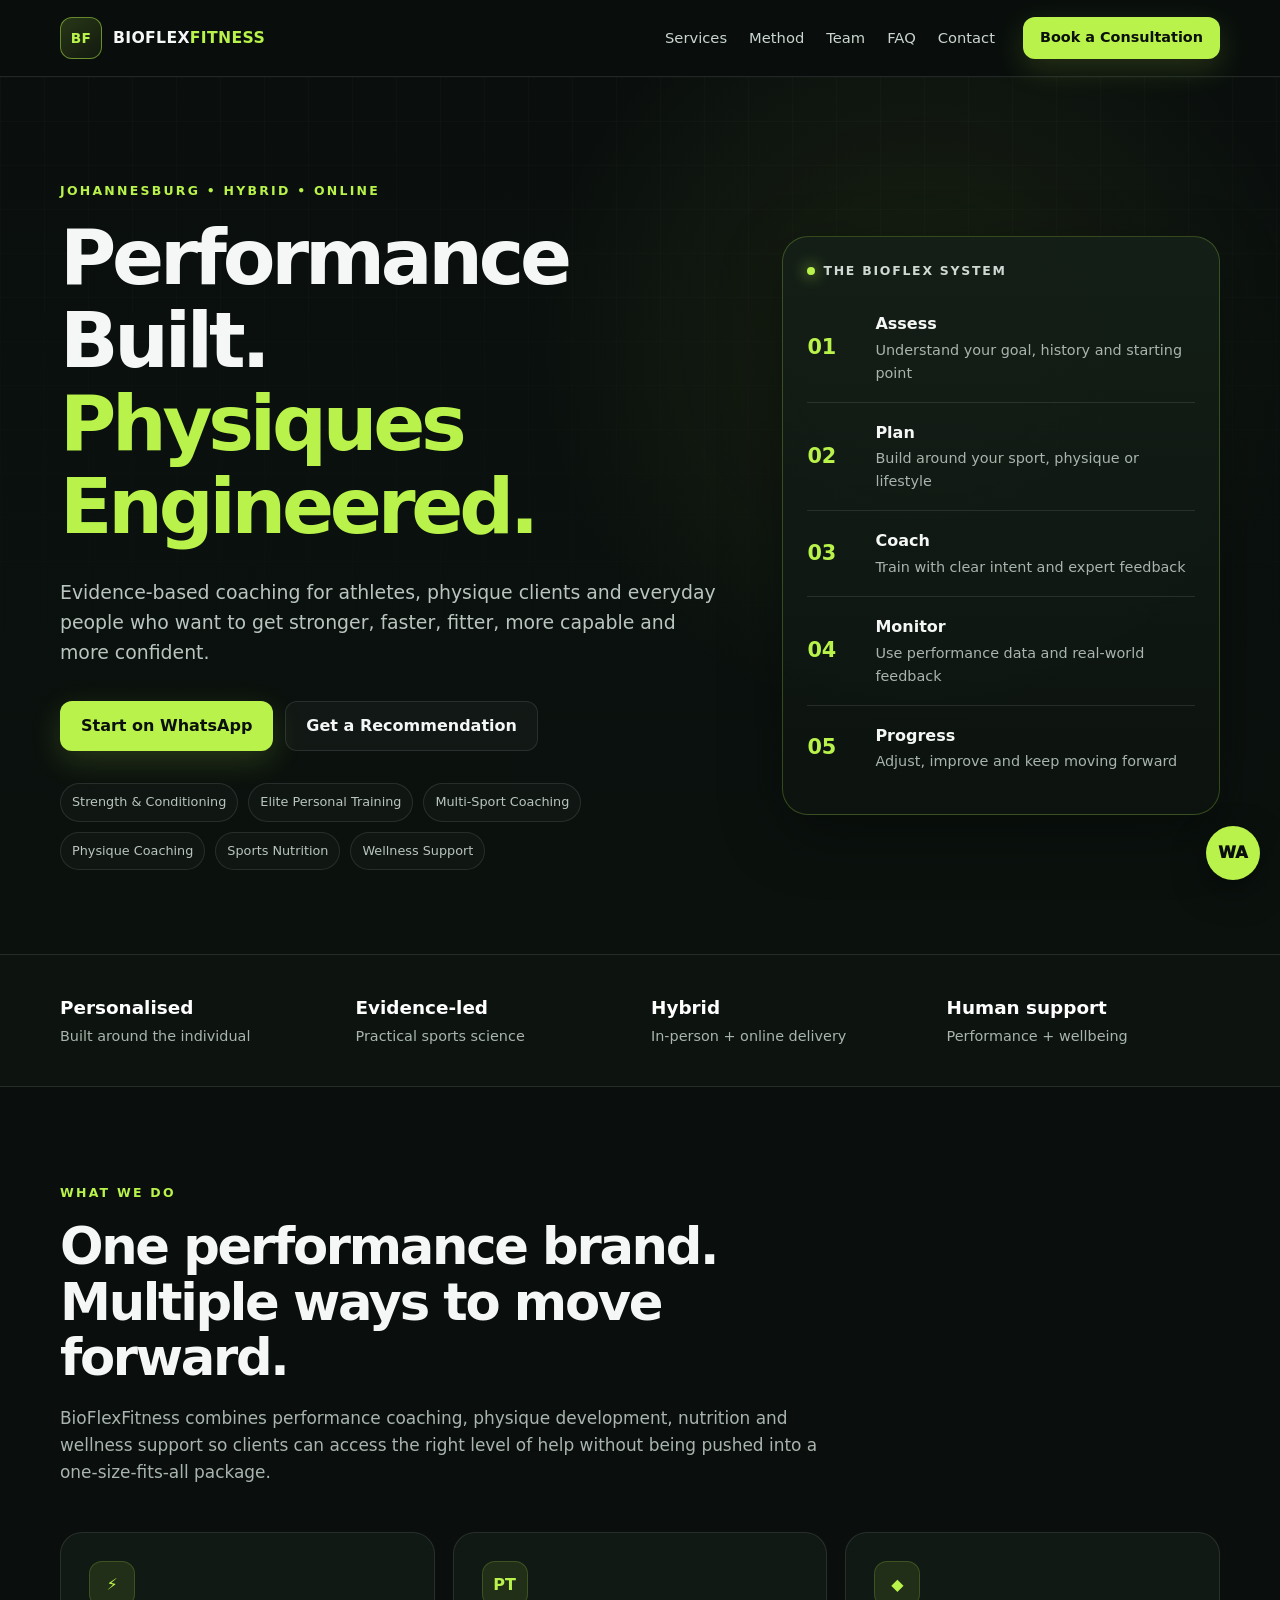
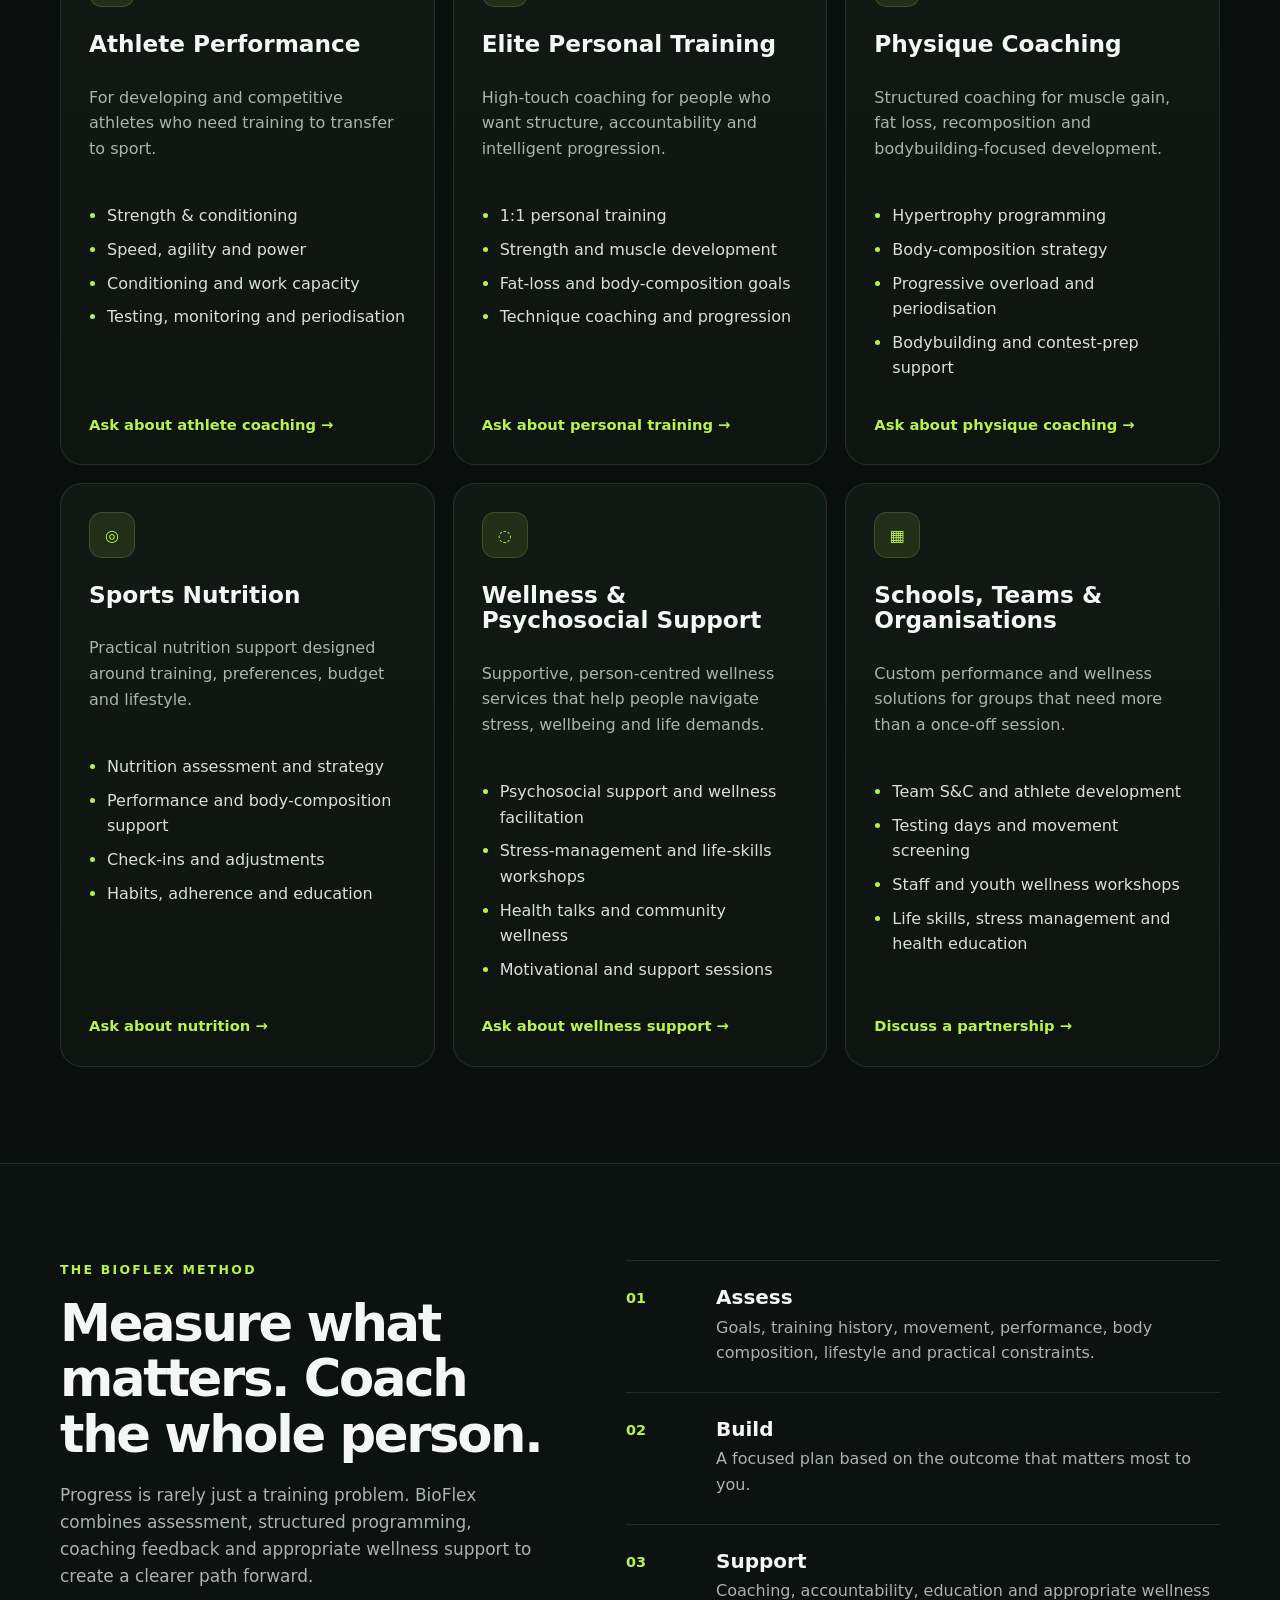
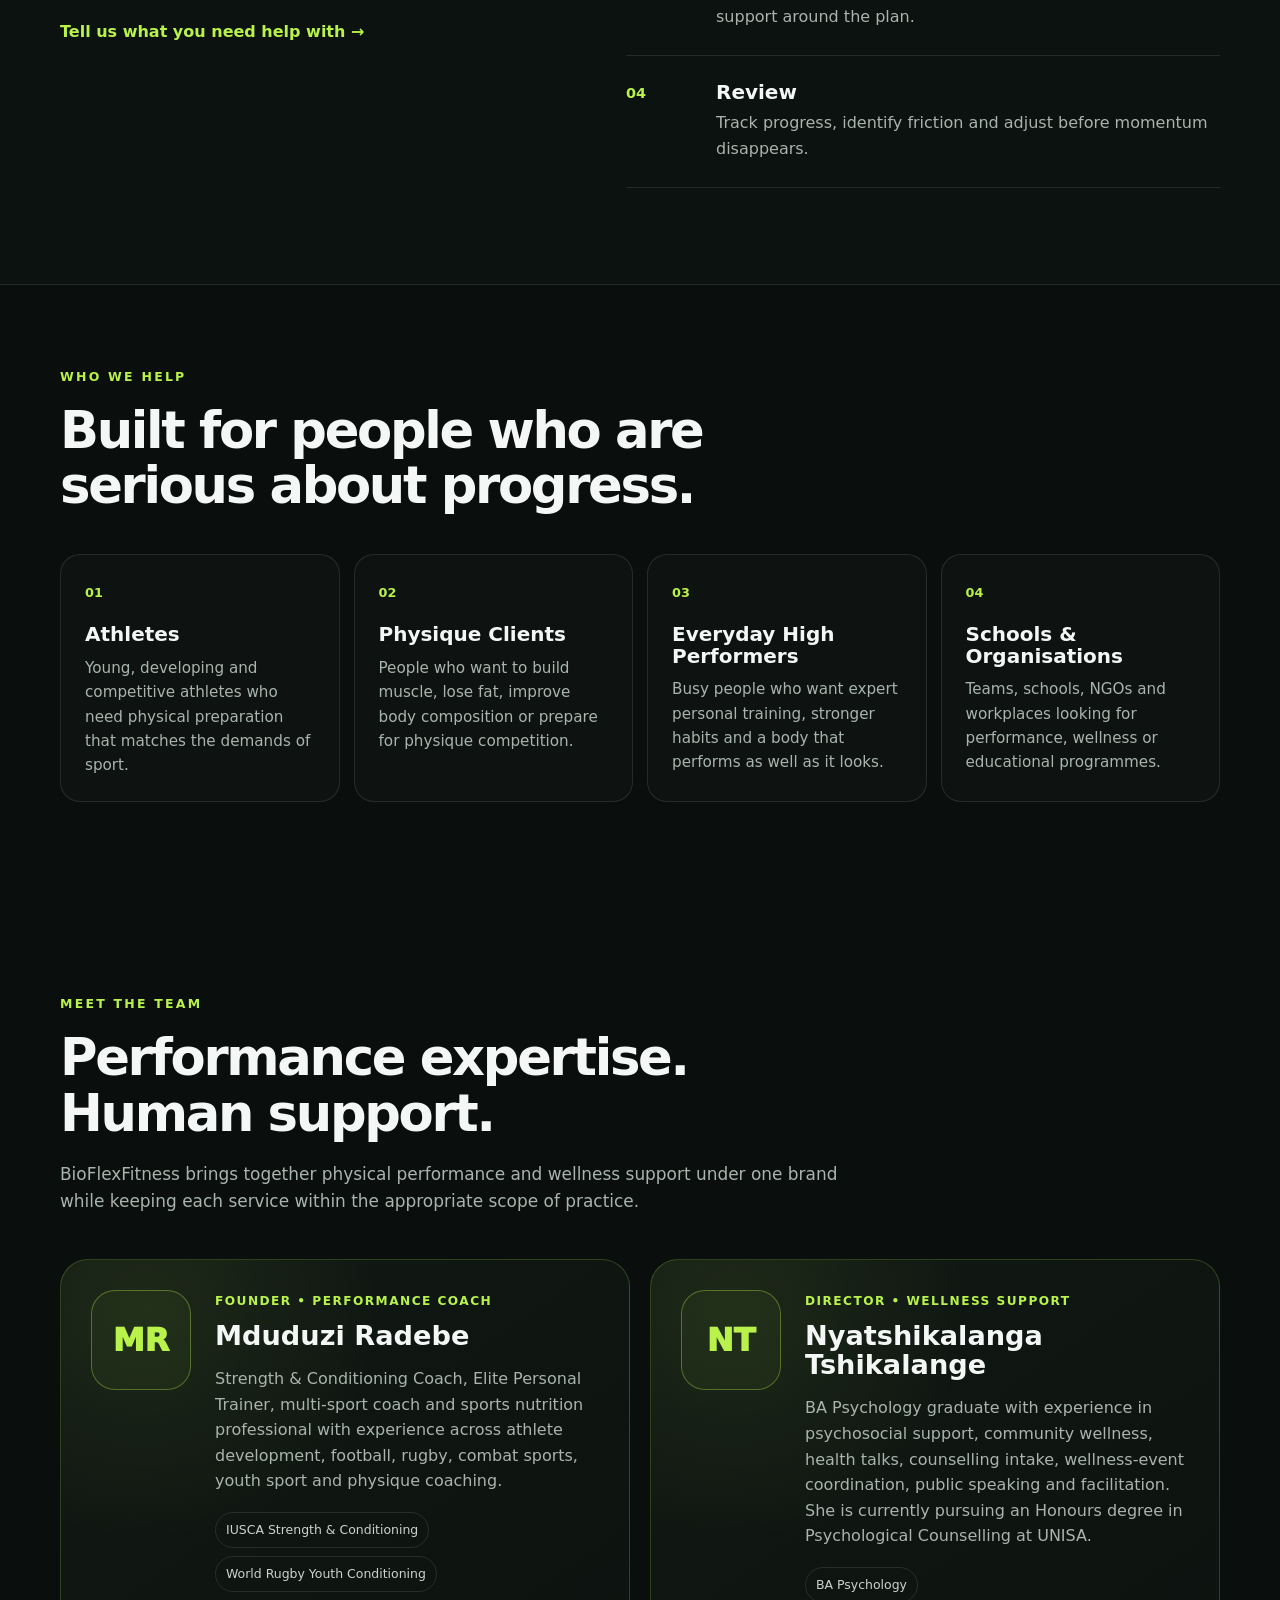
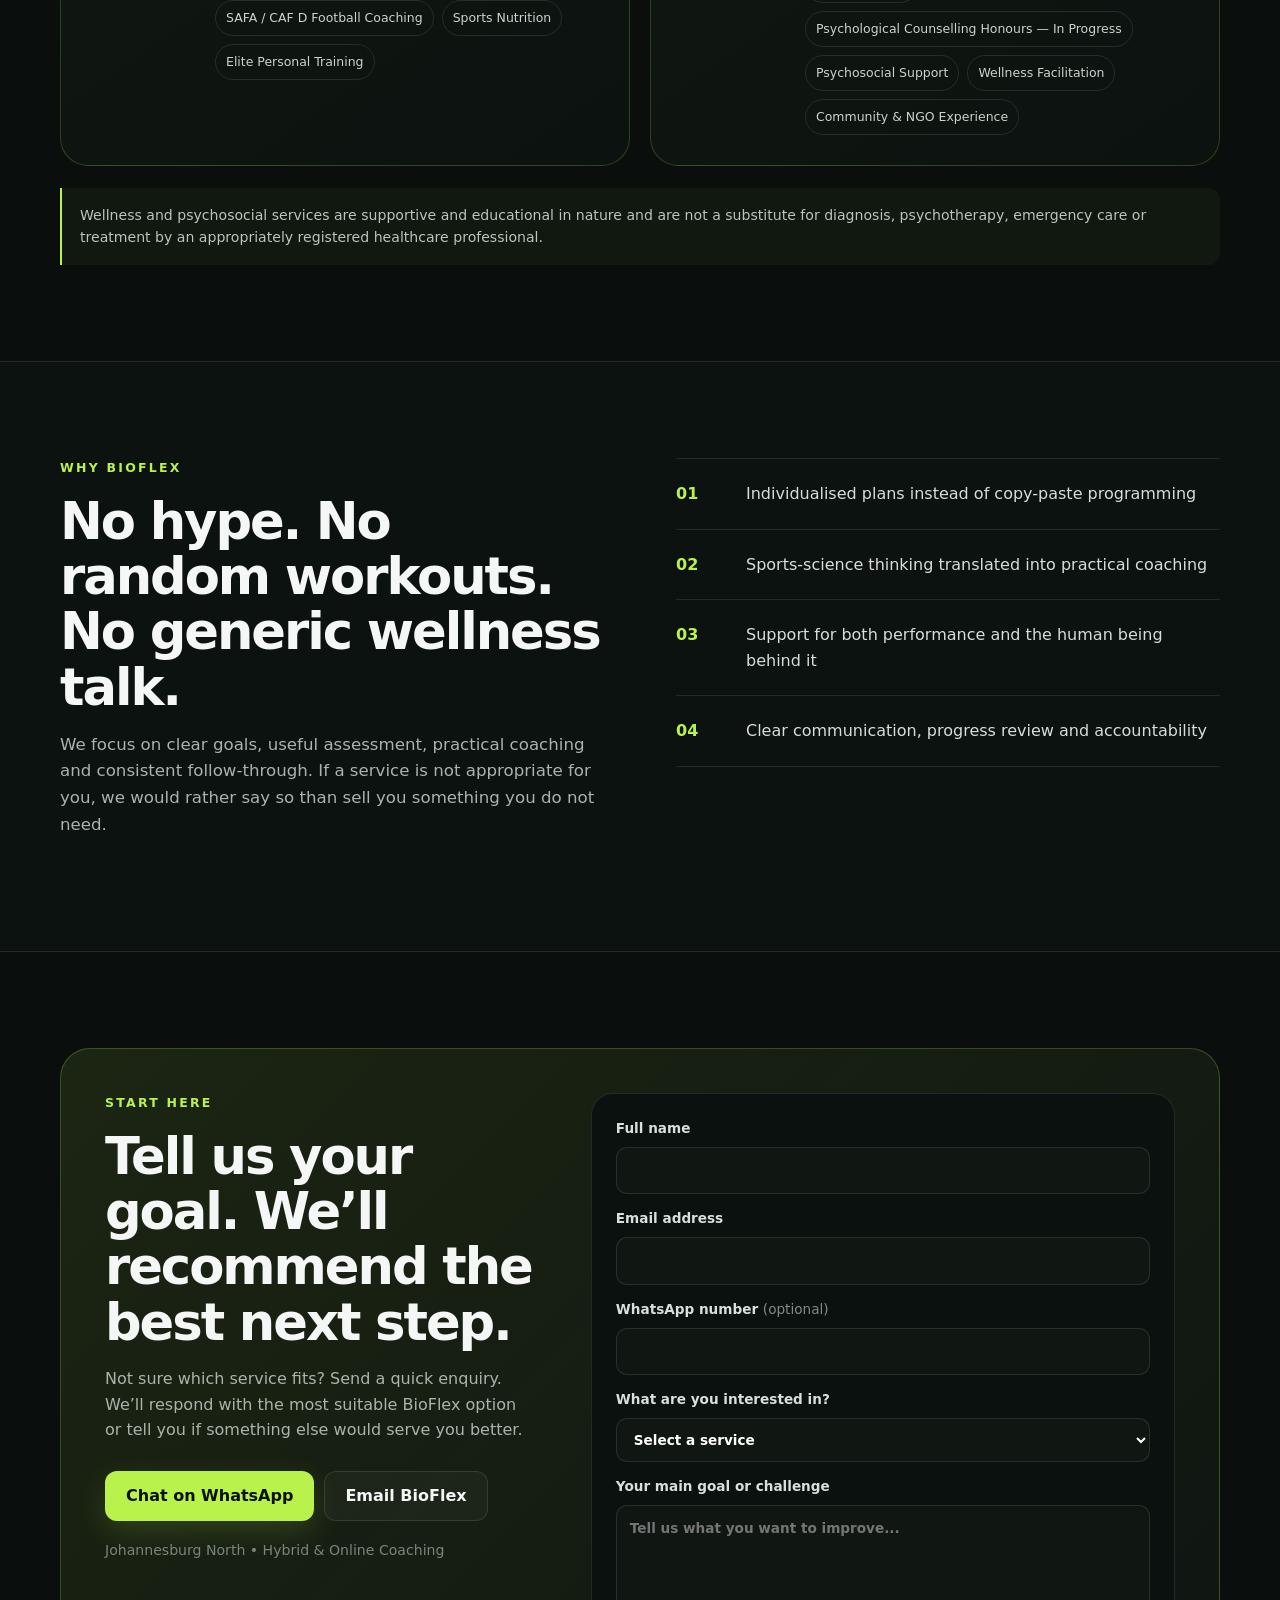
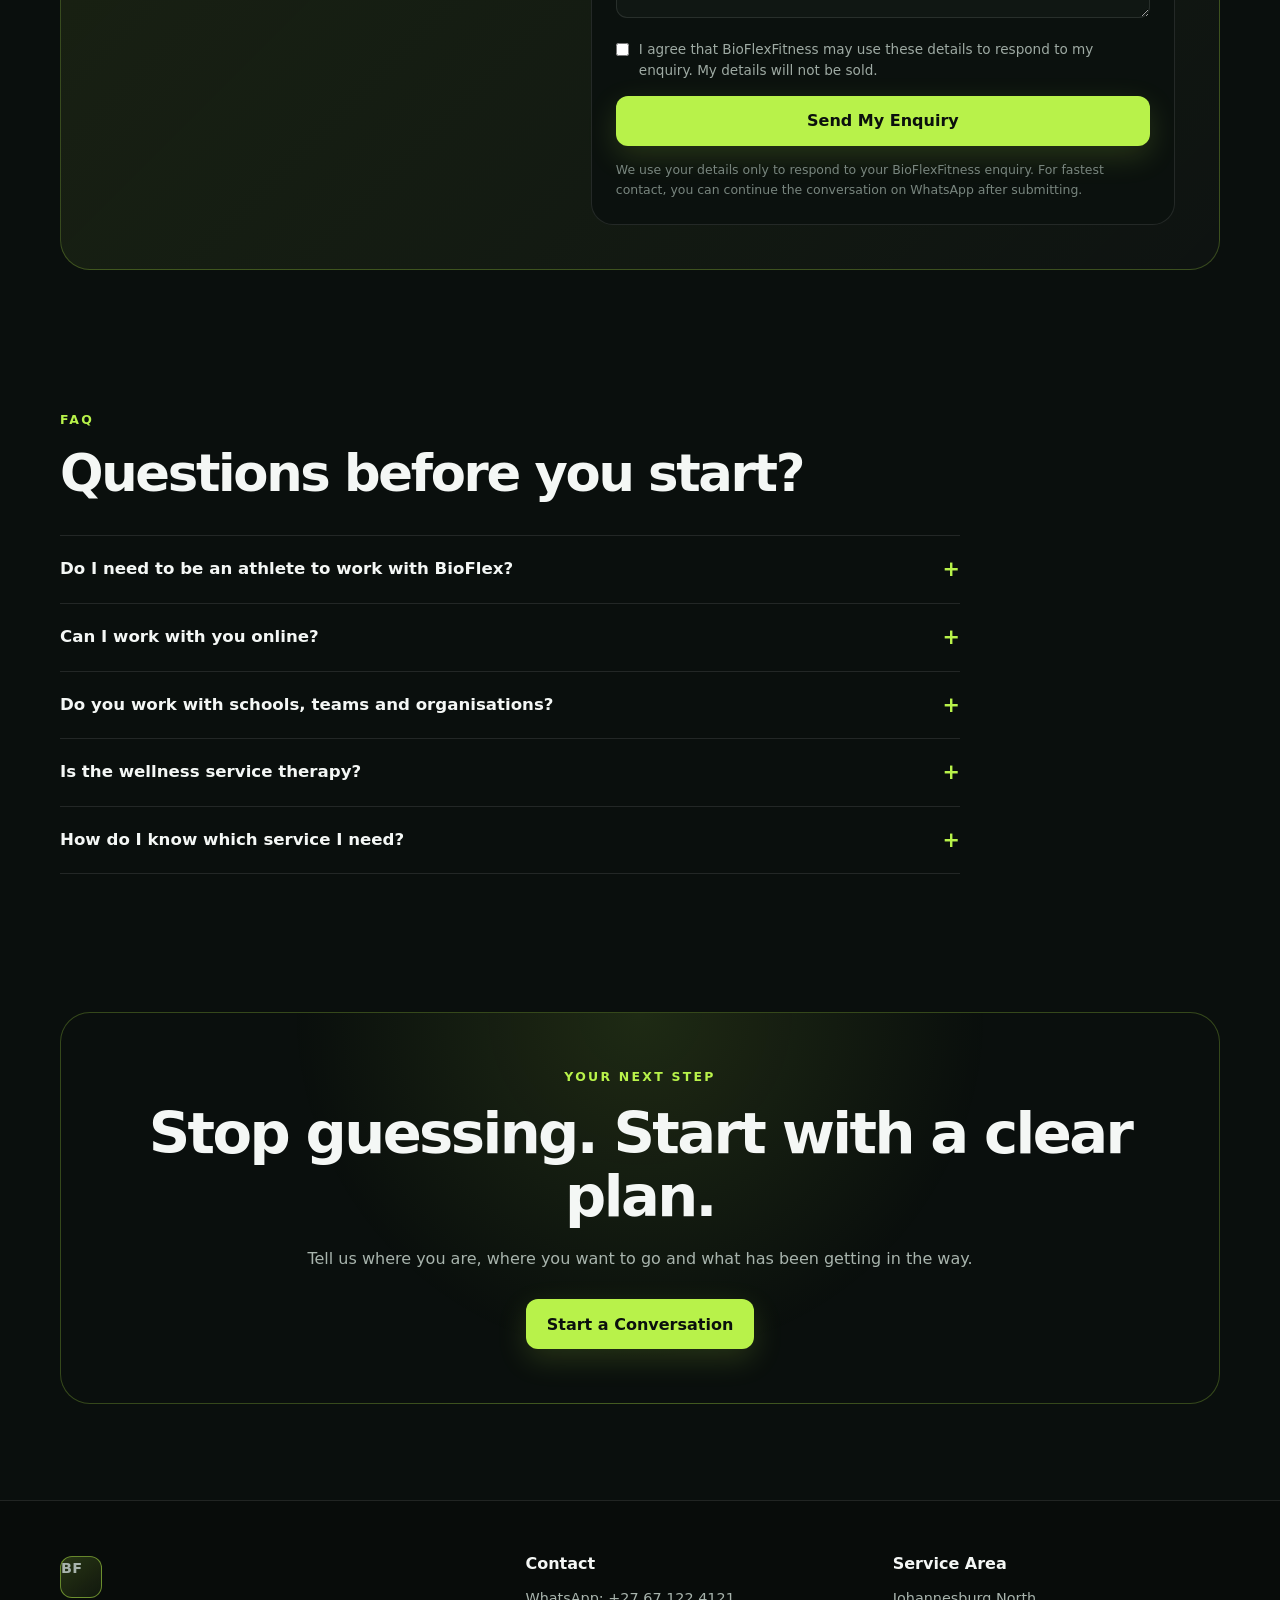
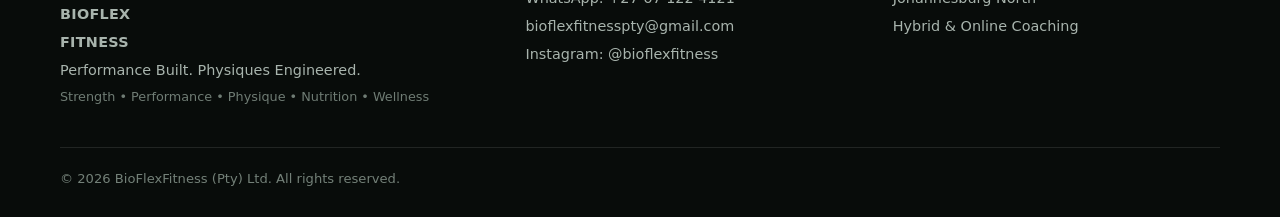
==== commit 48de27ed: "Make lead form resilient with AJAX and WhatsApp fallback" ====
--- a/index.html
+++ b/index.html
@@ -240,11 +240,11 @@
           <p class="response-note">Johannesburg North • Hybrid & Online Coaching</p>
         </div>
 
-        <form class="lead-form" action="https://formsubmit.co/bioflexfitnesspty@gmail.com" method="POST">
+        <form class="lead-form" id="bioflexLeadForm" action="https://formsubmit.co/ajax/bioflexfitnesspty@gmail.com" method="POST">
           <input type="hidden" name="_subject" value="New BioFlexFitness website lead" />
           <input type="hidden" name="_template" value="table" />
           <input type="hidden" name="_captcha" value="false" />
-          <input type="hidden" name="_next" value="https://bioflexfitness-landing.pages.dev/thanks.html" />
+          <input type="text" name="_honey" tabindex="-1" autocomplete="off" aria-hidden="true" style="position:absolute;left:-9999px;opacity:0;pointer-events:none" />
           <label>Full name<input type="text" name="name" autocomplete="name" required /></label>
           <label>Email address<input type="email" name="email" autocomplete="email" required /></label>
           <label>WhatsApp number <span>(optional)</span><input type="tel" name="whatsapp" autocomplete="tel" /></label>
@@ -263,7 +263,8 @@
           <label>Your main goal or challenge<textarea name="goal" rows="4" placeholder="Tell us what you want to improve..." required></textarea></label>
           <label class="consent"><input type="checkbox" required /> <span>I agree that BioFlexFitness may use these details to respond to my enquiry. My details will not be sold.</span></label>
           <button class="btn btn-primary form-submit" type="submit">Send My Enquiry</button>
-          <p class="form-note">Your enquiry is sent to the BioFlexFitness business inbox. The first live submission may trigger a one-time email verification for the form service.</p>
+          <div id="formStatus" role="status" aria-live="polite" style="display:none;margin-top:14px;padding:16px;border:1px solid rgba(184,242,74,.28);border-radius:14px;background:rgba(184,242,74,.06)"></div>
+          <p class="form-note">We use your details only to respond to your BioFlexFitness enquiry. For fastest contact, you can continue the conversation on WhatsApp after submitting.</p>
         </form>
       </div>
     </section>
--- a/styles.css
+++ b/styles.css
@@ -2,6 +2,7 @@
   --bg:#0a0f0d;
   --bg-2:#101713;
   --panel:#121b16;
+  --panel-2:#0e1511;
   --text:#f4f7f5;
   --muted:#a8b4ad;
   --line:rgba(255,255,255,.10);
@@ -14,38 +15,45 @@
 html{scroll-behavior:smooth}
 body{margin:0;background:var(--bg);color:var(--text);font-family:Inter,ui-sans-serif,system-ui,-apple-system,BlinkMacSystemFont,"Segoe UI",sans-serif;line-height:1.6;-webkit-font-smoothing:antialiased}
 a{color:inherit;text-decoration:none}
+button,input,select,textarea{font:inherit}
 .container{width:min(1160px,calc(100% - 40px));margin:auto}
-.site-header{position:sticky;top:0;z-index:50;background:rgba(10,15,13,.82);backdrop-filter:blur(14px);border-bottom:1px solid var(--line)}
+.site-header{position:sticky;top:0;z-index:50;background:rgba(10,15,13,.88);backdrop-filter:blur(14px);border-bottom:1px solid var(--line)}
 .nav-wrap{height:76px;display:flex;align-items:center;gap:28px}
 .brand{display:flex;align-items:center;gap:11px;font-weight:900;letter-spacing:.02em;white-space:nowrap}
-.brand-mark{width:38px;height:38px;border:1px solid rgba(184,242,74,.5);background:linear-gradient(145deg,rgba(184,242,74,.18),rgba(184,242,74,.05));display:grid;place-items:center;border-radius:11px;color:var(--accent);font-size:.82rem}
+.brand-mark{width:42px;height:42px;border:1px solid rgba(184,242,74,.5);background:linear-gradient(145deg,rgba(184,242,74,.18),rgba(184,242,74,.05));display:grid;place-items:center;border-radius:12px;color:var(--accent);font-size:.86rem;flex:0 0 auto}
 .brand-text{font-size:.98rem}.brand-text span{color:var(--accent)}
-.nav{display:flex;gap:24px;margin-left:auto}.nav a{color:#cbd5cf;font-size:.93rem}.nav a:hover{color:white}
-.btn{display:inline-flex;align-items:center;justify-content:center;min-height:50px;padding:0 20px;border-radius:12px;font-weight:800;border:1px solid transparent;transition:.22s ease}
+.nav{display:flex;gap:22px;margin-left:auto}.nav a{color:#cbd5cf;font-size:.92rem}.nav a:hover{color:white}
+.btn{display:inline-flex;align-items:center;justify-content:center;min-height:50px;padding:0 20px;border-radius:12px;font-weight:850;border:1px solid transparent;transition:.22s ease;cursor:pointer;text-align:center}
 .btn-small{min-height:42px;padding:0 16px;font-size:.9rem}
 .btn-primary{background:var(--accent);color:#0b100d;box-shadow:0 10px 30px rgba(184,242,74,.16)}
 .btn-primary:hover{transform:translateY(-2px);background:var(--accent-2)}
 .btn-secondary{border-color:var(--line);background:rgba(255,255,255,.03)}.btn-secondary:hover{border-color:rgba(184,242,74,.5);background:rgba(184,242,74,.05)}
 .menu-toggle{display:none;margin-left:auto;background:transparent;border:1px solid var(--line);color:white;border-radius:10px;padding:9px 11px;font-size:1.1rem}
-.hero{position:relative;overflow:hidden;padding:104px 0 84px;background:radial-gradient(circle at 70% 30%,rgba(184,242,74,.08),transparent 35%),linear-gradient(180deg,#0a0f0d 0%,#0b120e 100%)}
+.hero{position:relative;overflow:hidden;padding:104px 0 84px;background:radial-gradient(circle at 72% 30%,rgba(184,242,74,.08),transparent 35%),linear-gradient(180deg,#0a0f0d 0%,#0b120e 100%)}
 .hero:before{content:"";position:absolute;inset:0;background-image:linear-gradient(rgba(255,255,255,.018) 1px,transparent 1px),linear-gradient(90deg,rgba(255,255,255,.018) 1px,transparent 1px);background-size:44px 44px;mask-image:linear-gradient(to bottom,#000,transparent 90%)}
-.hero-grid{position:relative;display:grid;grid-template-columns:1.25fr .75fr;gap:70px;align-items:center}
+.hero-grid{position:relative;display:grid;grid-template-columns:1.2fr .8fr;gap:66px;align-items:center}
 .eyebrow{color:var(--accent);font-size:.78rem;font-weight:900;letter-spacing:.18em;margin:0 0 16px;text-transform:uppercase}
 h1,h2,h3{line-height:1.08;margin:0}h1{font-size:clamp(3rem,6vw,6.2rem);letter-spacing:-.055em;max-width:900px}h1 span{color:var(--accent)}
-.hero-lead{font-size:1.18rem;max-width:680px;color:#bac5bf;margin:28px 0 34px}
+.hero-lead{font-size:1.18rem;max-width:700px;color:#bac5bf;margin:28px 0 34px}
 .hero-actions{display:flex;gap:12px;flex-wrap:wrap}.trust-row{display:flex;gap:10px;flex-wrap:wrap;margin-top:32px}.trust-row span{font-size:.8rem;color:#b9c5be;padding:8px 11px;border:1px solid var(--line);border-radius:999px;background:rgba(255,255,255,.025)}
 .hero-card{background:linear-gradient(180deg,rgba(20,31,24,.95),rgba(13,20,16,.95));border:1px solid rgba(184,242,74,.24);border-radius:26px;padding:24px;box-shadow:var(--shadow)}
 .hero-card-top{display:flex;align-items:center;gap:8px;color:#cfd9d3;font-size:.78rem;letter-spacing:.14em;font-weight:800;margin-bottom:13px}.status-dot{width:8px;height:8px;border-radius:50%;background:var(--accent);box-shadow:0 0 15px var(--accent)}
 .metric{display:grid;grid-template-columns:54px 1fr;gap:14px;align-items:center;padding:17px 0;border-bottom:1px solid var(--line)}.metric:last-child{border-bottom:0}.metric strong{font-size:1.3rem;color:var(--accent)}.metric b{display:block;font-size:1rem}.metric span{display:block;color:var(--muted);font-size:.9rem;margin-top:2px}
 .section{padding:96px 0}.strip{padding:28px 0;border-top:1px solid var(--line);border-bottom:1px solid var(--line);background:#0d1410}.stats-grid{display:grid;grid-template-columns:repeat(4,1fr);gap:22px}.stats-grid div{padding:10px 0}.stats-grid strong{display:block;font-size:1.15rem;color:white}.stats-grid span{color:var(--muted);font-size:.9rem}
-.section-heading{max-width:760px}.section-heading h2{font-size:clamp(2.2rem,4vw,4.25rem);letter-spacing:-.045em;margin-bottom:20px}.section-heading>p:not(.eyebrow){color:var(--muted);font-size:1.06rem}
-.cards-grid{display:grid;grid-template-columns:repeat(2,1fr);gap:18px;margin-top:46px}.service-card{background:linear-gradient(180deg,#111914,#0e1511);border:1px solid var(--line);border-radius:var(--radius);padding:30px;transition:.25s ease}.service-card:hover{transform:translateY(-4px);border-color:rgba(184,242,74,.3)}.service-card .icon{width:46px;height:46px;border-radius:13px;display:grid;place-items:center;background:rgba(184,242,74,.10);border:1px solid rgba(184,242,74,.18);color:var(--accent);font-weight:900;margin-bottom:24px}.service-card h3{font-size:1.5rem;margin-bottom:12px}.service-card p{color:var(--muted)}.service-card ul{padding-left:18px;margin:22px 0 0;color:#d8e0db}.service-card li{margin:8px 0}.service-card li::marker{color:var(--accent)}
+.section-heading{max-width:790px}.section-heading h2{font-size:clamp(2.2rem,4vw,4.25rem);letter-spacing:-.045em;margin-bottom:20px}.section-heading>p:not(.eyebrow){color:var(--muted);font-size:1.06rem}
+.cards-grid{display:grid;grid-template-columns:repeat(2,1fr);gap:18px;margin-top:46px}.services-v2{grid-template-columns:repeat(3,1fr)}.service-card{background:linear-gradient(180deg,#111914,#0e1511);border:1px solid var(--line);border-radius:var(--radius);padding:28px;transition:.25s ease;display:flex;flex-direction:column}.service-card:hover{transform:translateY(-4px);border-color:rgba(184,242,74,.3)}.service-card .icon{width:46px;height:46px;border-radius:13px;display:grid;place-items:center;background:rgba(184,242,74,.10);border:1px solid rgba(184,242,74,.18);color:var(--accent);font-weight:900;margin-bottom:24px}.service-card h3{font-size:1.45rem;margin-bottom:12px}.service-card p{color:var(--muted)}.service-card ul{padding-left:18px;margin:18px 0 24px;color:#d8e0db}.service-card li{margin:8px 0}.service-card li::marker{color:var(--accent)}.card-link{margin-top:auto;color:var(--accent);font-weight:800;font-size:.92rem}
 .section-dark{background:#0c120f;border-top:1px solid var(--line);border-bottom:1px solid var(--line)}.system-grid{display:grid;grid-template-columns:.9fr 1.1fr;gap:80px;align-items:start}.text-link{display:inline-block;color:var(--accent);font-weight:800;margin-top:12px}.process{border-top:1px solid var(--line)}.process-item{display:grid;grid-template-columns:70px 1fr;gap:20px;padding:26px 0;border-bottom:1px solid var(--line)}.process-item>span{color:var(--accent);font-weight:900;font-size:.9rem}.process-item h3{font-size:1.25rem;margin-bottom:6px}.process-item p{color:var(--muted);margin:0}
-.coach-grid{display:grid;grid-template-columns:.8fr 1.2fr;gap:70px;align-items:center}.coach-panel{min-height:430px;border-radius:30px;border:1px solid rgba(184,242,74,.22);background:radial-gradient(circle at 60% 20%,rgba(184,242,74,.18),transparent 28%),linear-gradient(145deg,#121c16,#0c120f);display:flex;flex-direction:column;align-items:center;justify-content:center;position:relative;overflow:hidden}.coach-panel:after{content:"BIOFLEX";position:absolute;bottom:-24px;font-size:7.5rem;font-weight:1000;letter-spacing:-.06em;color:rgba(255,255,255,.025)}.coach-monogram{width:150px;height:150px;border-radius:34px;border:1px solid rgba(184,242,74,.35);display:grid;place-items:center;color:var(--accent);font-size:3.6rem;font-weight:1000;box-shadow:inset 0 0 40px rgba(184,242,74,.06)}.coach-tags{display:flex;gap:8px;flex-wrap:wrap;justify-content:center;margin-top:30px;padding:0 30px}.coach-tags span,.credential-list span{font-size:.82rem;border:1px solid var(--line);border-radius:999px;padding:8px 11px;color:#c9d4ce}.credential-list{display:flex;gap:8px;flex-wrap:wrap;margin-top:26px}
-.cta-section{padding-top:40px}.cta-card{background:linear-gradient(135deg,rgba(184,242,74,.11),rgba(255,255,255,.025));border:1px solid rgba(184,242,74,.25);border-radius:30px;padding:46px;display:grid;grid-template-columns:1.2fr .8fr;gap:40px;align-items:center}.cta-card h2{font-size:clamp(2rem,3.6vw,3.8rem);letter-spacing:-.04em}.cta-card p:not(.eyebrow){color:var(--muted);max-width:700px}.cta-actions{display:flex;gap:10px;justify-content:flex-end;flex-wrap:wrap}
-footer{border-top:1px solid var(--line);padding:50px 0 28px;background:#080c0a}.footer-grid{display:grid;grid-template-columns:1.3fr 1fr 1fr;gap:40px}.footer-brand{margin-bottom:12px}.footer-grid p,.footer-grid span,.footer-grid a{display:block;color:var(--muted);font-size:.9rem;margin:5px 0}.footer-grid strong{display:block;margin-bottom:10px}.footer-grid a:hover{color:white}.copyright{border-top:1px solid var(--line);margin-top:34px;padding-top:20px;color:#738078;font-size:.82rem}
+.audience-section{padding-top:82px}.audience-grid{display:grid;grid-template-columns:repeat(4,1fr);gap:14px;margin-top:40px}.audience-card{border:1px solid var(--line);border-radius:20px;padding:24px;background:rgba(255,255,255,.018)}.audience-card>span{color:var(--accent);font-weight:900;font-size:.8rem}.audience-card h3{font-size:1.25rem;margin:20px 0 10px}.audience-card p{color:var(--muted);margin:0;font-size:.95rem}
+.team-heading{margin-bottom:44px}.team-grid{display:grid;grid-template-columns:1fr 1fr;gap:20px}.team-card{border:1px solid rgba(184,242,74,.2);border-radius:28px;background:radial-gradient(circle at 15% 10%,rgba(184,242,74,.08),transparent 35%),linear-gradient(145deg,#111914,#0c120f);padding:30px;display:grid;grid-template-columns:100px 1fr;gap:24px}.team-monogram{width:100px;height:100px;border-radius:24px;border:1px solid rgba(184,242,74,.35);display:grid;place-items:center;color:var(--accent);font-size:2rem;font-weight:1000;background:rgba(184,242,74,.04)}.team-role{font-size:.76rem;color:var(--accent);font-weight:900;letter-spacing:.12em;margin:2px 0 9px}.team-copy h3{font-size:1.7rem}.team-copy>p:not(.team-role){color:var(--muted)}.credential-list{display:flex;gap:8px;flex-wrap:wrap;margin-top:18px}.credential-list span{font-size:.78rem;border:1px solid var(--line);border-radius:999px;padding:7px 10px;color:#c9d4ce}.scope-note{margin:22px 0 0;padding:16px 18px;border-left:2px solid var(--accent);background:rgba(184,242,74,.04);color:#b9c5be;font-size:.88rem;border-radius:0 12px 12px 0}
+.proof-section{background:#0c120f;border-top:1px solid var(--line);border-bottom:1px solid var(--line)}.proof-grid{display:grid;grid-template-columns:1fr 1fr;gap:72px;align-items:start}.proof-copy h2{font-size:clamp(2.2rem,4vw,4rem);letter-spacing:-.04em}.proof-copy>p:not(.eyebrow){color:var(--muted);font-size:1.04rem}.proof-list{border-top:1px solid var(--line)}.proof-list div{display:grid;grid-template-columns:54px 1fr;gap:16px;padding:22px 0;border-bottom:1px solid var(--line)}.proof-list strong{color:var(--accent)}.proof-list span{color:#d6ded9}
+.lead-section{padding-bottom:76px}.lead-card{display:grid;grid-template-columns:.85fr 1.15fr;gap:54px;background:linear-gradient(135deg,rgba(184,242,74,.10),rgba(255,255,255,.02));border:1px solid rgba(184,242,74,.24);border-radius:30px;padding:44px}.lead-copy h2{font-size:clamp(2.2rem,4vw,4rem);letter-spacing:-.04em}.lead-copy>p:not(.eyebrow){color:var(--muted)}.quick-actions{display:flex;gap:10px;flex-wrap:wrap;margin-top:28px}.response-note{font-size:.88rem!important;margin-top:18px!important;color:#78857e!important}.lead-form{display:grid;gap:14px;background:#0b110e;border:1px solid var(--line);border-radius:22px;padding:24px}.lead-form label{font-size:.85rem;font-weight:750;color:#d7e0da}.lead-form label>span{color:#7f8d85;font-weight:500}.lead-form input,.lead-form select,.lead-form textarea{width:100%;margin-top:7px;border:1px solid var(--line);background:#101713;color:white;border-radius:11px;padding:12px 13px;outline:none}.lead-form input:focus,.lead-form select:focus,.lead-form textarea:focus{border-color:rgba(184,242,74,.6);box-shadow:0 0 0 3px rgba(184,242,74,.08)}.lead-form textarea{resize:vertical}.consent{display:flex;align-items:flex-start;gap:10px;font-weight:500!important;color:#9eaaa3!important}.consent input{width:auto;margin:4px 0 0}.consent span{color:#9eaaa3!important}.form-submit{width:100%;border:0}.form-note{font-size:.78rem;color:#78857e;margin:0}
+.faq-section{padding-top:64px}.faq-list{max-width:900px;margin-top:34px;border-top:1px solid var(--line)}details{border-bottom:1px solid var(--line);padding:0}summary{list-style:none;cursor:pointer;font-weight:800;font-size:1.04rem;padding:20px 36px 20px 0;position:relative}summary::-webkit-details-marker{display:none}summary:after{content:"+";position:absolute;right:0;color:var(--accent);font-size:1.3rem;top:17px}details[open] summary:after{content:"−"}details p{color:var(--muted);margin:0;padding:0 0 20px;max-width:760px}
+.final-cta{padding-top:42px}.final-cta-card{text-align:center;border:1px solid rgba(184,242,74,.25);border-radius:30px;padding:54px 24px;background:radial-gradient(circle at 50% 0%,rgba(184,242,74,.12),transparent 50%)}.final-cta-card h2{font-size:clamp(2.2rem,4.5vw,4.4rem);letter-spacing:-.045em}.final-cta-card>p:not(.eyebrow){color:var(--muted);max-width:680px;margin:18px auto 28px}
+footer{border-top:1px solid var(--line);padding:50px 0 28px;background:#080c0a}.footer-grid{display:grid;grid-template-columns:1.3fr 1fr 1fr;gap:40px}.footer-brand{margin-bottom:12px}.footer-grid p,.footer-grid span,.footer-grid a{display:block;color:var(--muted);font-size:.9rem;margin:5px 0}.footer-grid strong{display:block;margin-bottom:10px}.footer-grid a:hover{color:white}.footer-small{font-size:.8rem!important;color:#6f7c74!important}.copyright{border-top:1px solid var(--line);margin-top:34px;padding-top:20px;color:#738078;font-size:.82rem}
 .floating-whatsapp{position:fixed;right:20px;bottom:20px;width:54px;height:54px;border-radius:50%;display:grid;place-items:center;background:var(--accent);color:#0a0f0d;font-weight:1000;box-shadow:0 12px 35px rgba(0,0,0,.45);z-index:40}
 .reveal{opacity:0;transform:translateY(16px);transition:opacity .65s ease,transform .65s ease}.reveal.visible{opacity:1;transform:none}.delay-1{transition-delay:.08s}.delay-2{transition-delay:.14s}.delay-3{transition-delay:.20s}
-@media(max-width:900px){.nav,.nav-wrap>.btn-small{display:none}.menu-toggle{display:block}.nav.open{display:flex;position:absolute;top:76px;left:20px;right:20px;background:#101713;border:1px solid var(--line);border-radius:16px;padding:16px;flex-direction:column}.hero{padding-top:72px}.hero-grid,.system-grid,.coach-grid,.cta-card{grid-template-columns:1fr}.hero-grid,.system-grid,.coach-grid{gap:42px}.stats-grid{grid-template-columns:repeat(2,1fr)}.cta-actions{justify-content:flex-start}.footer-grid{grid-template-columns:1fr 1fr}.hero-card{max-width:620px}.section{padding:76px 0}}
-@media(max-width:620px){.container{width:min(100% - 28px,1160px)}.nav-wrap{height:68px}.nav.open{top:68px}.hero{padding:58px 0 64px}h1{font-size:clamp(2.65rem,13vw,4.2rem)}.hero-lead{font-size:1.02rem}.hero-actions .btn{width:100%}.stats-grid,.cards-grid,.footer-grid{grid-template-columns:1fr}.stats-grid{gap:6px}.service-card{padding:24px}.section{padding:64px 0}.cta-card{padding:28px}.cta-actions .btn{width:100%}.coach-panel{min-height:330px}.process-item{grid-template-columns:50px 1fr}.floating-whatsapp{width:50px;height:50px;right:14px;bottom:14px}}
+.thanks-page{min-height:100vh;display:grid;place-items:center;background:radial-gradient(circle at 50% 0%,rgba(184,242,74,.09),transparent 40%),var(--bg)}.thanks-page .section{width:100%}.thanks-mark{margin:0 auto 24px}.thanks-title{font-size:clamp(2.4rem,7vw,5rem);max-width:850px;margin:0 auto 18px}.thanks-page p:not(.eyebrow){max-width:620px;margin:0 auto 28px;color:var(--muted)}.thanks-actions{justify-content:center}
+@media(max-width:1050px){.services-v2{grid-template-columns:repeat(2,1fr)}.audience-grid{grid-template-columns:repeat(2,1fr)}.team-grid{grid-template-columns:1fr}.lead-card{grid-template-columns:1fr}}
+@media(max-width:900px){.nav,.nav-wrap>.btn-small{display:none}.menu-toggle{display:block}.nav.open{display:flex;position:absolute;top:76px;left:20px;right:20px;background:#101713;border:1px solid var(--line);border-radius:16px;padding:16px;flex-direction:column}.hero{padding-top:72px}.hero-grid,.system-grid,.proof-grid{grid-template-columns:1fr}.hero-grid,.system-grid,.proof-grid{gap:42px}.stats-grid{grid-template-columns:repeat(2,1fr)}.footer-grid{grid-template-columns:1fr 1fr}.hero-card{max-width:620px}.section{padding:76px 0}}
+@media(max-width:620px){.container{width:min(100% - 28px,1160px)}.nav-wrap{height:68px}.nav.open{top:68px}.brand-mark{width:38px;height:38px}.brand-text{font-size:.9rem}.hero{padding:58px 0 64px}h1{font-size:clamp(2.65rem,13vw,4.2rem)}.hero-lead{font-size:1.02rem}.hero-actions .btn,.quick-actions .btn{width:100%}.stats-grid,.services-v2,.audience-grid,.footer-grid{grid-template-columns:1fr}.stats-grid{gap:6px}.service-card{padding:24px}.section{padding:64px 0}.team-card{grid-template-columns:1fr;padding:24px}.team-monogram{width:82px;height:82px;border-radius:20px}.lead-card{padding:24px;gap:30px}.lead-form{padding:18px}.process-item{grid-template-columns:50px 1fr}.floating-whatsapp{width:50px;height:50px;right:14px;bottom:14px}.footer-brand{display:flex;flex-direction:row;align-items:center}.footer-intro .brand-text{font-size:.95rem}}
 @media(prefers-reduced-motion:reduce){*{scroll-behavior:auto!important}.reveal{opacity:1;transform:none;transition:none}}
